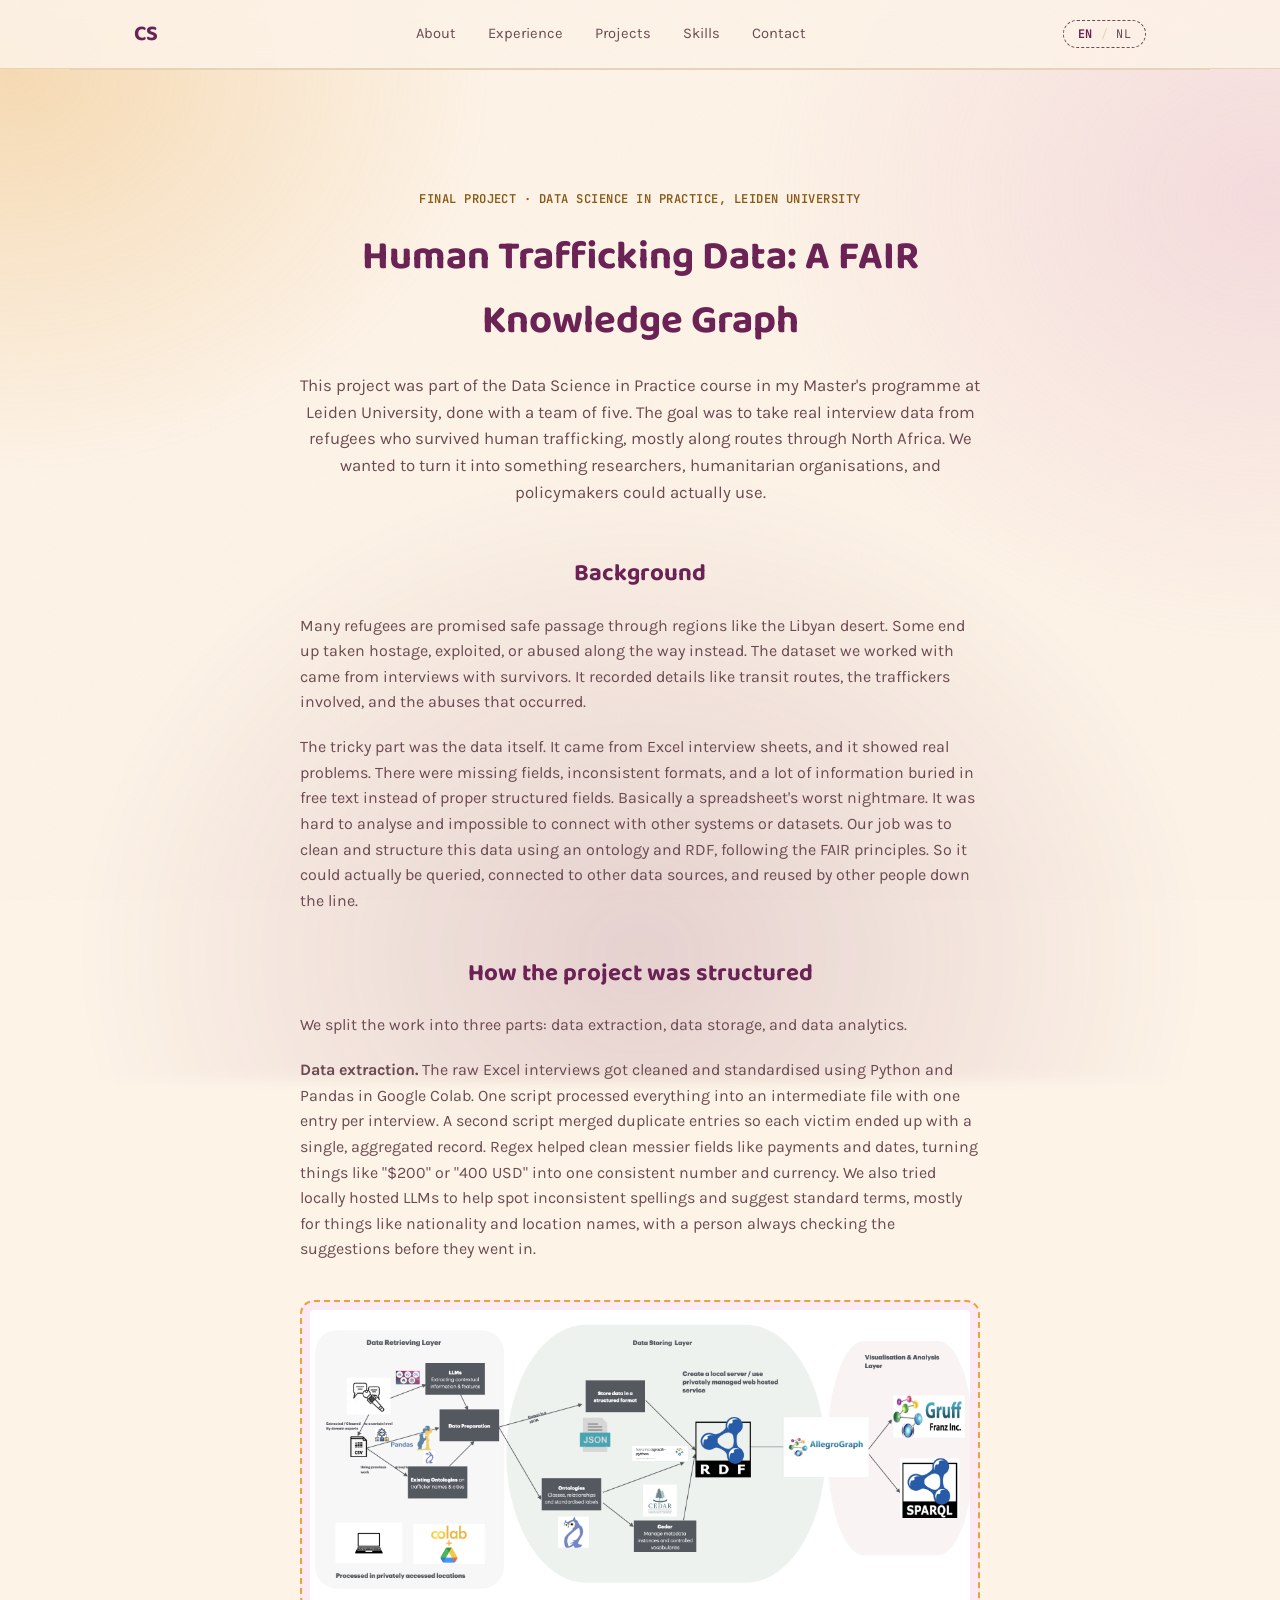
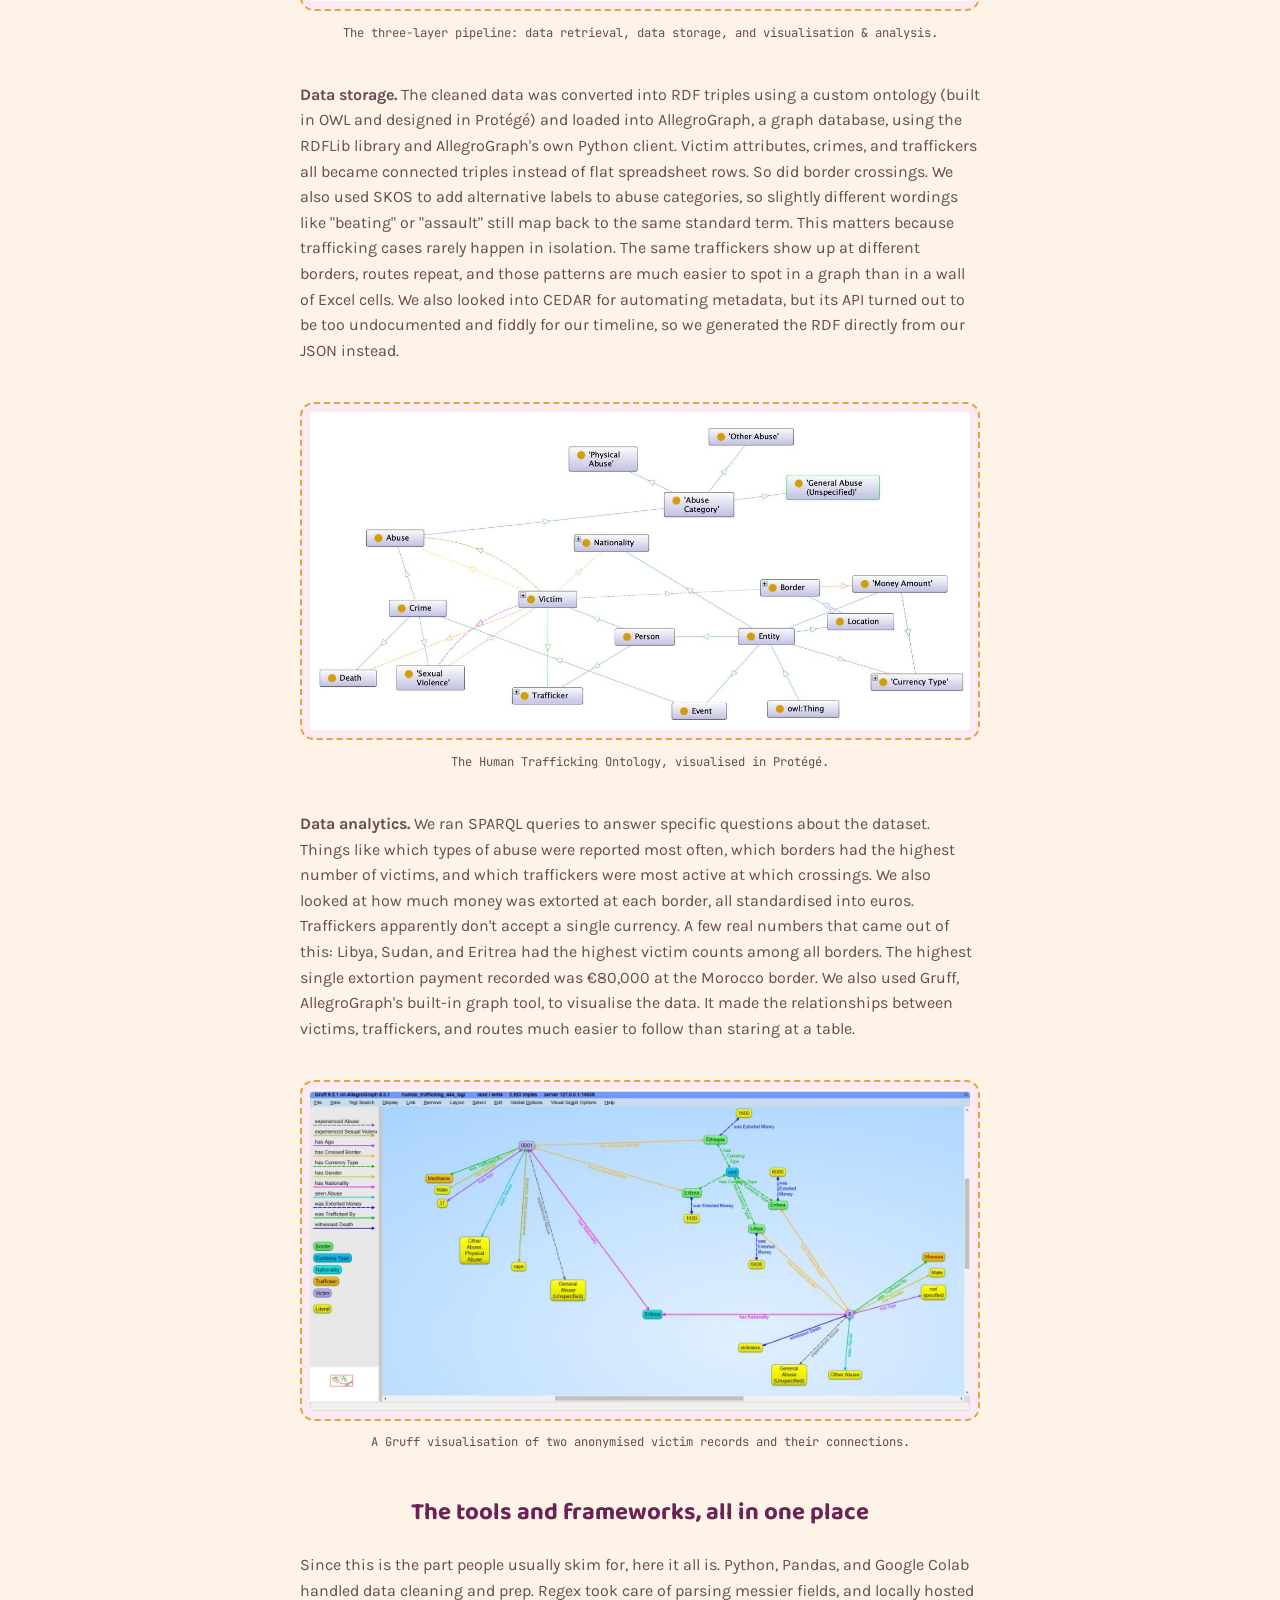
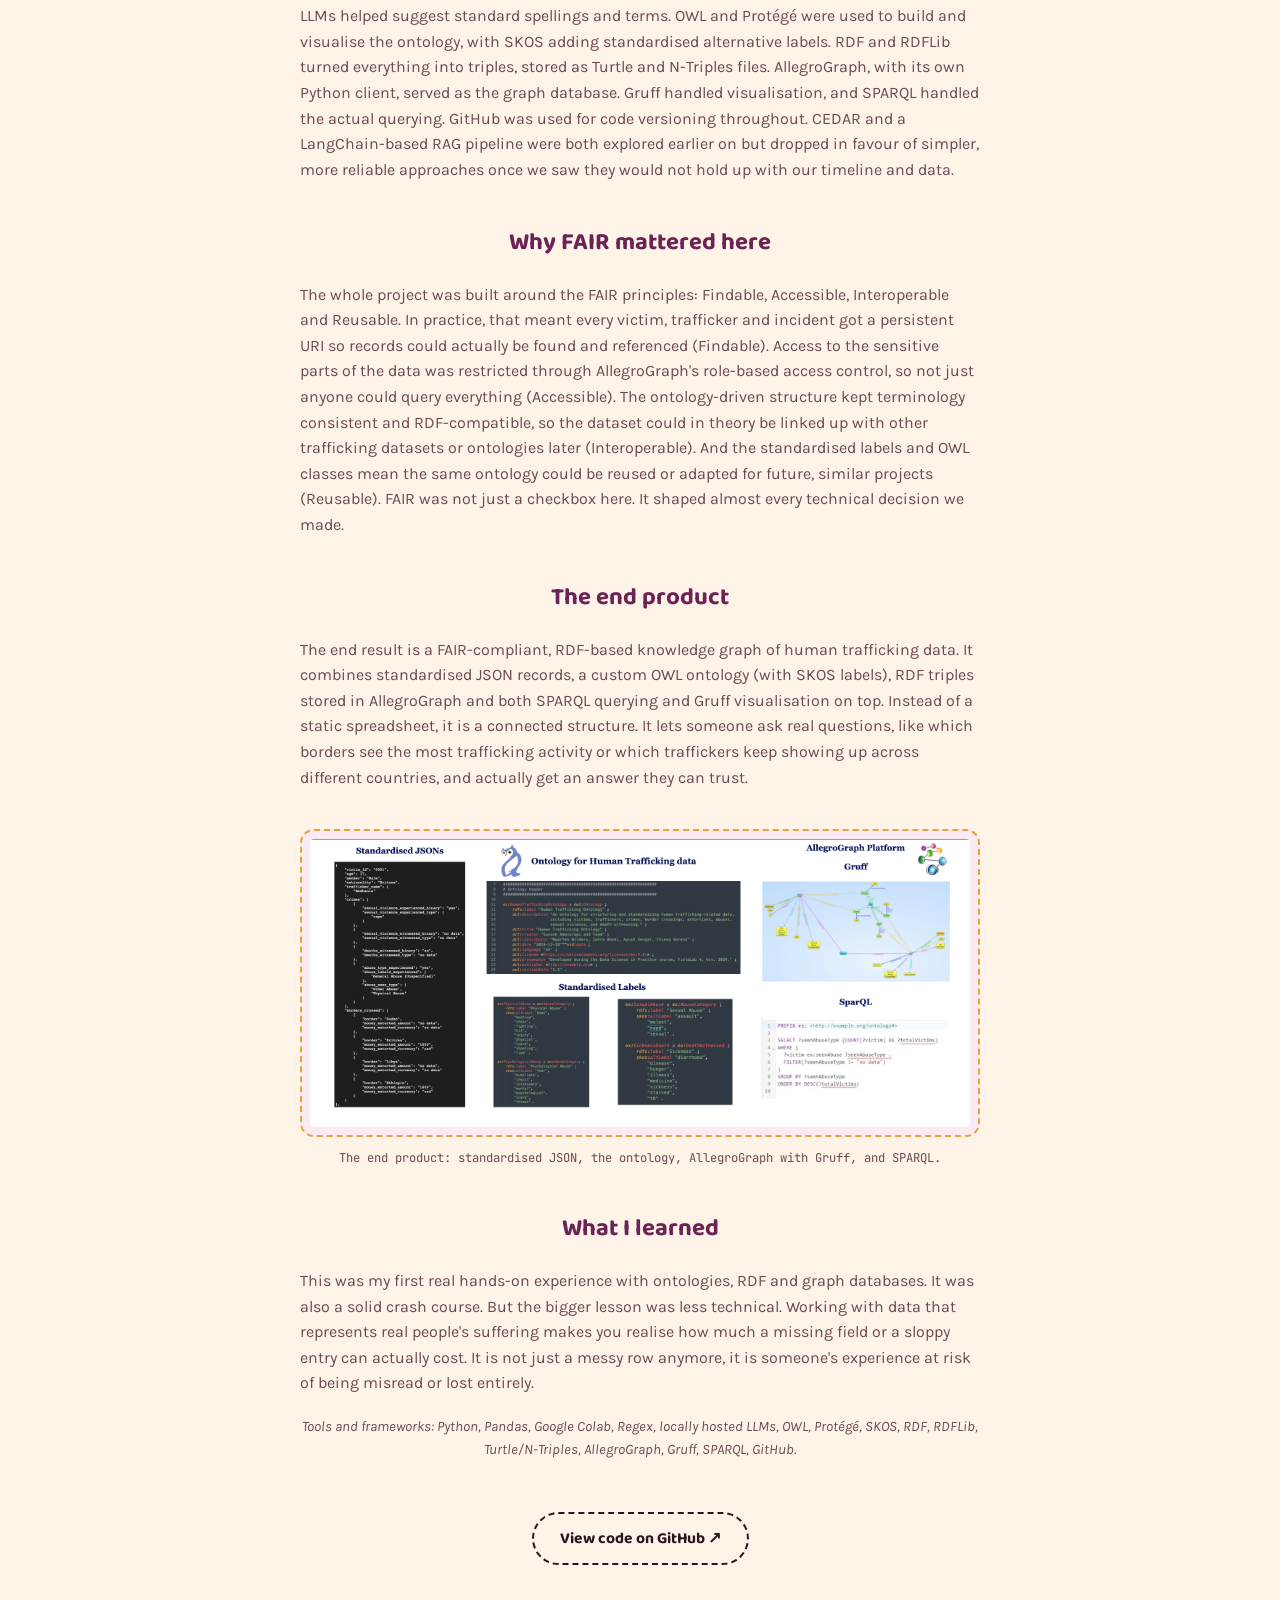
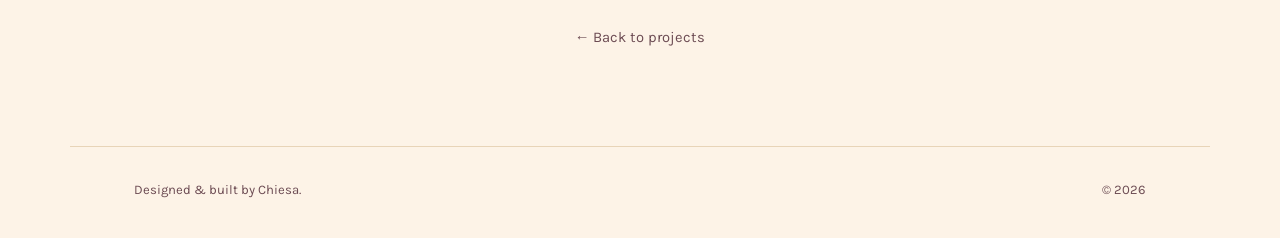
==== dsip.html @ 5f45995f "Add files via upload" ====
<!doctype html>
<html lang="en" data-lang="en">
<head>
<meta charset="UTF-8">
<meta name="viewport" content="width=device-width, initial-scale=1.0">
<title>Human Trafficking Data: A FAIR Knowledge Graph | Chiesa Serena</title>
<meta name="description" content="Structuring human trafficking interview data into a FAIR-compliant RDF knowledge graph, for the Data Science in Practice course at Leiden University.">

<link rel="icon" href="assets/img/favicon.svg" type="image/svg+xml">

<link rel="preconnect" href="https://fonts.googleapis.com">
<link rel="preconnect" href="https://fonts.gstatic.com" crossorigin>
<link href="https://fonts.googleapis.com/css2?family=Baloo+2:wght@500;600;700;800&family=Karla:wght@400;500;600;700&family=JetBrains+Mono:wght@500;600;700&display=swap" rel="stylesheet">

<link rel="stylesheet" href="assets/style.css">
</head>
<body>

<div class="aurora-bg" aria-hidden="true"></div>
<div class="grain"></div>

<header class="site-header">
  <div class="wrap header-inner">
    <a href="index.html#top" class="logotype">CS</a>

    <nav class="site-nav" aria-label="Primary">
      <a href="index.html#about" data-i18n="nav.about">About</a>
      <a href="index.html#experience" data-i18n="nav.experience">Experience</a>
      <a href="index.html#projects" data-i18n="nav.projects">Projects</a>
      <a href="index.html#skills" data-i18n="nav.skills">Skills</a>
      <a href="index.html#contact" data-i18n="nav.contact">Contact</a>
    </nav>

    <button class="lang-toggle" id="langToggle" aria-label="Switch language">
      <span class="lang-option is-active" data-lang-btn="en">EN</span>
      <span class="lang-sep">/</span>
      <span class="lang-option" data-lang-btn="nl">NL</span>
    </button>

    <button class="nav-burger" id="navBurger" aria-expanded="false" aria-controls="mobileNav" aria-label="Open menu">
      <span></span><span></span><span></span>
    </button>
  </div>

  <div class="mobile-nav" id="mobileNav">
    <a href="index.html#about" data-i18n="nav.about">About</a>
    <a href="index.html#experience" data-i18n="nav.experience">Experience</a>
    <a href="index.html#projects" data-i18n="nav.projects">Projects</a>
    <a href="index.html#skills" data-i18n="nav.skills">Skills</a>
    <a href="index.html#contact" data-i18n="nav.contact">Contact</a>
  </div>
</header>

<main>

  <section class="section case-study wrap">

    <div class="case-hero">
      <p class="case-eyebrow">Final project &middot; Data Science in Practice, Leiden University</p>
      <h1 class="case-title">Human Trafficking Data: A FAIR Knowledge Graph</h1>
      <p class="case-intro">
        This project was part of the Data Science in Practice course in my Master's programme at Leiden University, done with a team of five. The goal was to take real interview data from refugees who survived human trafficking, mostly along routes through North Africa. We wanted to turn it into something researchers, humanitarian organisations, and policymakers could actually use.
      </p>
    </div>

    <div class="case-body">

      <h2>Background</h2>
      <p>Many refugees are promised safe passage through regions like the Libyan desert. Some end up taken hostage, exploited, or abused along the way instead. The dataset we worked with came from interviews with survivors. It recorded details like transit routes, the traffickers involved, and the abuses that occurred.</p>
      <p>The tricky part was the data itself. It came from Excel interview sheets, and it showed real problems. There were missing fields, inconsistent formats, and a lot of information buried in free text instead of proper structured fields. Basically a spreadsheet's worst nightmare. It was hard to analyse and impossible to connect with other systems or datasets. Our job was to clean and structure this data using an ontology and RDF, following the FAIR principles. So it could actually be queried, connected to other data sources, and reused by other people down the line.</p>

      <h2>How the project was structured</h2>
      <p>We split the work into three parts: data extraction, data storage, and data analytics.</p>
      <p><strong>Data extraction.</strong> The raw Excel interviews got cleaned and standardised using Python and Pandas in Google Colab. One script processed everything into an intermediate file with one entry per interview. A second script merged duplicate entries so each victim ended up with a single, aggregated record. Regex helped clean messier fields like payments and dates, turning things like "$200" or "400 USD" into one consistent number and currency. We also tried locally hosted LLMs to help spot inconsistent spellings and suggest standard terms, mostly for things like nationality and location names, with a person always checking the suggestions before they went in.</p>

      <figure class="case-figure">
        <img src="assets/img/dsip/technical-pipeline.png" alt="Diagram of the three-layer technical pipeline: data retrieving layer, data storing layer, and visualisation and analysis layer" loading="lazy">
        <figcaption>The three-layer pipeline: data retrieval, data storage, and visualisation &amp; analysis.</figcaption>
      </figure>

      <p><strong>Data storage.</strong> The cleaned data was converted into RDF triples using a custom ontology (built in OWL and designed in Protégé) and loaded into AllegroGraph, a graph database, using the RDFLib library and AllegroGraph's own Python client. Victim attributes, crimes, and traffickers all became connected triples instead of flat spreadsheet rows. So did border crossings. We also used SKOS to add alternative labels to abuse categories, so slightly different wordings like "beating" or "assault" still map back to the same standard term. This matters because trafficking cases rarely happen in isolation. The same traffickers show up at different borders, routes repeat, and those patterns are much easier to spot in a graph than in a wall of Excel cells. We also looked into CEDAR for automating metadata, but its API turned out to be too undocumented and fiddly for our timeline, so we generated the RDF directly from our JSON instead.</p>

      <figure class="case-figure">
        <img src="assets/img/dsip/ontology-graph.png" alt="Graph of the Human Trafficking Ontology, showing classes like Victim, Trafficker, Abuse, Border, Location, and Currency Type, and how they connect" loading="lazy">
        <figcaption>The Human Trafficking Ontology, visualised in Protégé.</figcaption>
      </figure>

      <p><strong>Data analytics.</strong> We ran SPARQL queries to answer specific questions about the dataset. Things like which types of abuse were reported most often, which borders had the highest number of victims, and which traffickers were most active at which crossings. We also looked at how much money was extorted at each border, all standardised into euros. Traffickers apparently don't accept a single currency. A few real numbers that came out of this: Libya, Sudan, and Eritrea had the highest victim counts among all borders. The highest single extortion payment recorded was &euro;80,000 at the Morocco border. We also used Gruff, AllegroGraph's built-in graph tool, to visualise the data. It made the relationships between victims, traffickers, and routes much easier to follow than staring at a table.</p>

      <figure class="case-figure">
        <img src="assets/img/dsip/gruff-visualization.jpeg" alt="Gruff visualisation showing two anonymised victim records connected to their nationality, border crossings, extorted amounts, and a trafficker" loading="lazy">
        <figcaption>A Gruff visualisation of two anonymised victim records and their connections.</figcaption>
      </figure>

      <h2>The tools and frameworks, all in one place</h2>
      <p>Since this is the part people usually skim for, here it all is. Python, Pandas, and Google Colab handled data cleaning and prep. Regex took care of parsing messier fields, and locally hosted LLMs helped suggest standard spellings and terms. OWL and Protégé were used to build and visualise the ontology, with SKOS adding standardised alternative labels. RDF and RDFLib turned everything into triples, stored as Turtle and N-Triples files. AllegroGraph, with its own Python client, served as the graph database. Gruff handled visualisation, and SPARQL handled the actual querying. GitHub was used for code versioning throughout. CEDAR and a LangChain-based RAG pipeline were both explored earlier on but dropped in favour of simpler, more reliable approaches once we saw they would not hold up with our timeline and data.</p>

      <h2>Why FAIR mattered here</h2>
      <p>The whole project was built around the FAIR principles: Findable, Accessible, Interoperable and Reusable. In practice, that meant every victim, trafficker and incident got a persistent URI so records could actually be found and referenced (Findable). Access to the sensitive parts of the data was restricted through AllegroGraph's role-based access control, so not just anyone could query everything (Accessible). The ontology-driven structure kept terminology consistent and RDF-compatible, so the dataset could in theory be linked up with other trafficking datasets or ontologies later (Interoperable). And the standardised labels and OWL classes mean the same ontology could be reused or adapted for future, similar projects (Reusable). FAIR was not just a checkbox here. It shaped almost every technical decision we made.</p>

      <h2>The end product</h2>
      <p>The end result is a FAIR-compliant, RDF-based knowledge graph of human trafficking data. It combines standardised JSON records, a custom OWL ontology (with SKOS labels), RDF triples stored in AllegroGraph and both SPARQL querying and Gruff visualisation on top. Instead of a static spreadsheet, it is a connected structure. It lets someone ask real questions, like which borders see the most trafficking activity or which traffickers keep showing up across different countries, and actually get an answer they can trust.</p>

      <figure class="case-figure">
        <img src="assets/img/dsip/end-product-summary.png" alt="Summary of the end product: standardised JSON records, the Human Trafficking Ontology, AllegroGraph with Gruff, and an example SPARQL query" loading="lazy">
        <figcaption>The end product: standardised JSON, the ontology, AllegroGraph with Gruff, and SPARQL.</figcaption>
      </figure>

      <h2>What I learned</h2>
      <p>This was my first real hands-on experience with ontologies, RDF and graph databases. It was also a solid crash course. But the bigger lesson was less technical. Working with data that represents real people's suffering makes you realise how much a missing field or a sloppy entry can actually cost. It is not just a messy row anymore, it is someone's experience at risk of being misread or lost entirely.</p>

      <p class="case-tools"><em>Tools and frameworks: Python, Pandas, Google Colab, Regex, locally hosted LLMs, OWL, Protégé, SKOS, RDF, RDFLib, Turtle/N-Triples, AllegroGraph, Gruff, SPARQL, GitHub.</em></p>

    </div>

    <div class="case-footer-actions">
      <a href="https://github.com/aseihcs/dsip-human-trafficking" target="_blank" rel="noopener" class="btn btn-ghost">View code on GitHub ↗</a>
      <a href="projects.html" class="back-link">← Back to projects</a>
    </div>

  </section>

</main>

<footer class="site-footer wrap">
  <p data-i18n="footer.text">Designed &amp; built by Chiesa.</p>
  <p class="footer-year">© <span id="year"></span></p>
</footer>

<script src="assets/i18n.js"></script>
<script src="assets/main.js"></script>
</body>
</html>
---- assets/style.css ----
/* =========================================================
   Chiesa Serena, Portfolio
   Design direction: Bold & Bright
   ========================================================= */

:root {
  /* palette */
  --ink:        #2A1620;
  --ink-soft:   #6B4A52;
  --paper:      #FDF3E7;
  --paper-dim:  #F5E2C8;
  --plum:       #6B2255;
  --plum-deep:  #4A1739;
  --lavender:   #E8B8CE;
  --lavender-dim: #FBEAF2;
  --rule:       #E8D4B8;
  --marigold:      #E8A33D;
  --marigold-deep: #8A5A16;
  --marigold-dim:  #F6DFB0;

  --display: "Baloo 2", "Segoe UI", sans-serif;
  --sans: "Karla", -apple-system, BlinkMacSystemFont, "Segoe UI", sans-serif;
  --mono: "JetBrains Mono", "SFMono-Regular", Menlo, monospace;

  --wrap-max: 1140px;
  --edge: clamp(24px, 6vw, 64px);
}

* { box-sizing: border-box; }

html {
  scroll-behavior: smooth;
}

body {
  margin: 0;
  background: var(--paper);
  color: var(--ink);
  font-family: var(--sans);
  font-size: 16px;
  line-height: 1.6;
  -webkit-font-smoothing: antialiased;
}

@media (prefers-reduced-motion: reduce) {
  html { scroll-behavior: auto; }
  * { animation-duration: 0.001ms !important; transition-duration: 0.001ms !important; }
}

.wrap {
  max-width: var(--wrap-max);
  margin: 0 auto;
  padding-left: var(--edge);
  padding-right: var(--edge);
}

/* subtle paper grain, purely decorative, very low opacity */
.grain {
  position: fixed;
  inset: 0;
  pointer-events: none;
  z-index: 999;
  opacity: 0.035;
  mix-blend-mode: multiply;
  background-image: url("data:image/svg+xml,%3Csvg xmlns='http://www.w3.org/2000/svg' width='140' height='140'%3E%3Cfilter id='n'%3E%3CfeTurbulence type='fractalNoise' baseFrequency='0.85' numOctaves='2' stitchTiles='stitch'/%3E%3C/filter%3E%3Crect width='100%25' height='100%25' filter='url(%23n)'/%3E%3C/svg%3E");
}

/* soft drifting aurora blobs behind all page content */
.aurora-bg {
  position: fixed;
  inset: -20%;
  z-index: -1;
  pointer-events: none;
  background:
    radial-gradient(38% 45% at 15% 20%, rgba(232, 163, 61, 0.30), transparent 70%),
    radial-gradient(40% 50% at 85% 30%, rgba(232, 184, 206, 0.40), transparent 70%),
    radial-gradient(45% 55% at 50% 90%, rgba(107, 34, 85, 0.16), transparent 70%);
  filter: blur(6px);
  animation: aurora-drift 16s ease-in-out infinite alternate;
}

@keyframes aurora-drift {
  0%   { transform: translate(0, 0) scale(1); }
  50%  { transform: translate(3%, -4%) scale(1.06); }
  100% { transform: translate(-3%, 3%) scale(1); }
}

@media (prefers-reduced-motion: reduce) {
  .aurora-bg { animation: none; }
}

a { color: inherit; }

h1, h2, h3 {
  font-family: var(--display);
  font-weight: 700;
  color: var(--ink);
  margin: 0;
}

/* -------------------- header -------------------- */

.site-header {
  position: sticky;
  top: 0;
  z-index: 100;
  background: rgba(253, 243, 231, 0.88);
  backdrop-filter: blur(8px);
  border-bottom: 1px solid var(--rule);
}

.header-inner {
  display: flex;
  align-items: center;
  justify-content: space-between;
  height: 68px;
}

.logotype {
  font-family: var(--display);
  font-weight: 700;
  font-size: 1.35rem;
  text-decoration: none;
  color: var(--plum);
  letter-spacing: 0.01em;
}

.site-nav {
  display: flex;
  gap: 2rem;
}

.site-nav a {
  text-decoration: none;
  font-size: 0.92rem;
  color: var(--ink-soft);
  position: relative;
  padding: 4px 0;
  transition: color 0.2s ease;
}

.site-nav a:hover { color: var(--plum); }

.site-nav a::after {
  content: "";
  position: absolute;
  left: 0; right: 100%;
  bottom: 0;
  height: 2px;
  background: var(--marigold);
  transition: right 0.25s ease;
}

.site-nav a:hover::after { right: 0; }

.lang-toggle {
  display: flex;
  align-items: center;
  gap: 6px;
  background: none;
  border: 1px dashed var(--ink-soft);
  border-radius: 999px;
  padding: 5px 12px;
  font-family: var(--mono);
  font-size: 0.74rem;
  letter-spacing: 0.04em;
  cursor: pointer;
  color: var(--ink-soft);
}

.lang-option { padding: 0 2px; transition: color 0.2s ease; }
.lang-option.is-active { color: var(--plum); font-weight: 700; }
.lang-sep { color: var(--rule); }

.nav-burger {
  display: none;
  flex-direction: column;
  justify-content: center;
  gap: 5px;
  width: 32px;
  height: 32px;
  background: none;
  border: none;
  cursor: pointer;
}

.nav-burger span {
  display: block;
  height: 2px;
  background: var(--ink);
  border-radius: 2px;
}

.mobile-nav {
  display: none;
  flex-direction: column;
  padding: 0 var(--edge) 20px;
  border-bottom: 1px solid var(--rule);
}

.mobile-nav a {
  text-decoration: none;
  color: var(--ink-soft);
  padding: 10px 0;
  font-size: 0.98rem;
  border-top: 1px solid var(--rule);
}

.mobile-nav.is-open { display: flex; }

@media (max-width: 760px) {
  .site-nav { display: none; }
  .nav-burger { display: flex; }
}

/* -------------------- hero -------------------- */

.hero {
  padding-top: clamp(72px, 14vw, 140px);
  padding-bottom: clamp(56px, 10vw, 96px);
}

.hero-grid {
  display: grid;
  grid-template-columns: 240px 1fr;
  gap: clamp(32px, 6vw, 68px);
  align-items: center;
}

.hero-centered .hero-grid {
  display: flex;
  flex-direction: column;
  align-items: center;
  text-align: center;
  gap: 0;
}

.hero-centered .hero-photo {
  width: 172px;
  margin-bottom: 1.8rem;
}

.hero-centered .hero-role-list {
  justify-content: center;
}

.hero-centered .hero-lede {
  margin-left: auto;
  margin-right: auto;
}

.hero-centered .hero-actions {
  justify-content: center;
}

.hero-photo {
  margin: 0;
  width: 100%;
  aspect-ratio: 1 / 1;
  border-radius: 50%;
  border: 2px dashed var(--marigold);
  padding: 6px;
  background: var(--lavender-dim);
}

.hero-photo img {
  display: block;
  width: 100%;
  height: 100%;
  object-fit: cover;
  border-radius: 50%;
  filter: grayscale(6%);
}

.hero-greeting {
  font-size: 1.05rem;
  margin: 0 0 0.6rem;
  color: var(--ink-soft);
}

.hero-name {
  font-size: clamp(2.3rem, 5.4vw, 3.6rem);
  line-height: 1.1;
  letter-spacing: -0.01em;
  color: var(--plum);
  font-weight: 800;
}

.hero-role-list {
  list-style: none;
  margin: 0.9rem 0 0;
  padding: 0;
  display: flex;
  flex-wrap: wrap;
  gap: 10px;
}

.hero-role-list li {
  font-family: var(--mono);
  font-size: 0.76rem;
  letter-spacing: 0.03em;
  text-transform: uppercase;
  font-weight: 600;
  color: var(--marigold-deep);
  background: var(--lavender-dim);
  border: 1.5px dashed var(--marigold-deep);
  border-radius: 999px;
  padding: 7px 16px;
}

.hero-lede {
  margin-top: 1.4rem;
  max-width: 52ch;
  font-size: 1.08rem;
  color: var(--ink-soft);
}

.hero-actions {
  margin-top: 2rem;
  display: flex;
  gap: 14px;
  flex-wrap: wrap;
}

@media (max-width: 700px) {
  .hero-lede {
    max-width: 46ch;
  }
}

.btn {
  display: inline-flex;
  align-items: center;
  padding: 12px 26px;
  border-radius: 999px;
  text-decoration: none;
  font-family: var(--display);
  font-size: 0.98rem;
  font-weight: 700;
  transition: transform 0.2s ease, background 0.2s ease, border-color 0.2s ease;
}

.btn-primary {
  background: var(--plum);
  color: var(--paper);
}
.btn-primary:hover { background: var(--plum-deep); transform: translateY(-1px); }

.btn-ghost {
  background: none;
  border: 2px dashed var(--ink);
  color: var(--ink);
  cursor: pointer;
}
.btn-ghost:hover { border-color: var(--plum); color: var(--plum); transform: translateY(-1px); }

/* -------------------- section scaffolding -------------------- */

.section {
  padding-top: clamp(56px, 9vw, 96px);
  padding-bottom: clamp(56px, 9vw, 96px);
  border-top: 1px solid var(--rule);
}

.section-head {
  display: flex;
  align-items: baseline;
  gap: 14px;
  margin-bottom: 2.2rem;
}

.section-number {
  font-size: 1.3rem;
  line-height: 1;
  filter: grayscale(15%);
}

.section-title {
  font-size: clamp(1.6rem, 3.2vw, 2.1rem);
}

.section-intro {
  max-width: 56ch;
  color: var(--ink-soft);
  margin: -1.2rem 0 2.4rem;
}

/* one-time entrance on load, hero only, no scroll dependency,
   so content is never gated on JS or intersection timing */
@keyframes rise-in {
  from { opacity: 0; transform: translateY(10px); }
  to   { opacity: 1; transform: translateY(0); }
}

.hero-photo,
.hero-greeting,
.hero-name,
.hero-role-list,
.hero-lede,
.hero-actions {
  animation: rise-in 0.6s ease both;
}
.hero-greeting { animation-delay: 0.02s; }
.hero-name    { animation-delay: 0.08s; }
.hero-role-list { animation-delay: 0.14s; }
.hero-lede    { animation-delay: 0.2s; }
.hero-actions { animation-delay: 0.26s; }

/* -------------------- about -------------------- */

.about-body {
  display: flex;
  flex-direction: column;
  align-items: center;
}

.about-body .about-photo-slot {
  width: 220px;
  max-width: 60%;
  aspect-ratio: 1 / 1;
  border-radius: 50%;
  border-color: var(--marigold);
  margin-bottom: 2.4rem;
}

.about-text {
  max-width: 68ch;
  width: 100%;
}

.about-text p {
  margin: 0 0 1.2rem;
  color: var(--ink-soft);
  font-size: 1.05rem;
}
.about-text p:last-child { margin-bottom: 0; }

.about-more-actions {
  margin: 0 0 1.4rem;
  text-align: center;
}

.about-more-btn[hidden] {
  display: none;
}

.about-more p:last-child { margin-bottom: 0; }

.about-photo-slot {
  width: 100%;
  aspect-ratio: 3 / 4;
  border-radius: 16px;
  border: 2px dashed var(--rule);
  background: var(--lavender-dim);
  display: flex;
  align-items: center;
  justify-content: center;
  text-align: center;
  padding: 1.2rem;
}

.about-photo-slot span {
  font-family: var(--mono);
  font-size: 0.72rem;
  letter-spacing: 0.03em;
  text-transform: uppercase;
  color: var(--ink-soft);
}

@media (max-width: 700px) {
  .about-body .about-photo-slot {
    width: 160px;
    margin-bottom: 1.8rem;
  }
}

/* -------------------- experience / timeline -------------------- */

.timeline {
  list-style: none;
  margin: 0;
  padding: 0;
  border-left: 2px dashed var(--rule);
}

.timeline-item {
  display: grid;
  grid-template-columns: 100px 1fr;
  gap: clamp(16px, 4vw, 32px);
  padding: 1.8rem 0 1.8rem clamp(20px, 4vw, 40px);
  position: relative;
}

.timeline-item::before {
  content: "";
  position: absolute;
  left: -6px;
  top: 2.2rem;
  width: 10px;
  height: 10px;
  border-radius: 50%;
  background: var(--marigold);
  box-shadow: 0 0 0 3px var(--paper);
}

.timeline-when {
  padding-top: 0.2rem;
  display: flex;
  flex-direction: column;
  gap: 14px;
}

.timeline-logo {
  width: 100%;
  max-width: 84px;
  aspect-ratio: 1 / 1;
  object-fit: contain;
  border-radius: 14px;
  background: var(--paper);
  border: 1px dashed var(--rule);
  padding: 10px;
}

.timeline-dates {
  font-family: var(--mono);
  font-size: 0.76rem;
  text-transform: uppercase;
  color: var(--ink-soft);
  letter-spacing: 0.01em;
  line-height: 1.4;
  display: inline-block;
}

.timeline-role {
  font-size: 1.2rem;
  margin-bottom: 0.3rem;
}

.timeline-org {
  margin: 0 0 0.7rem;
  font-size: 0.95rem;
  font-weight: 600;
  color: var(--plum);
}

@media (max-width: 640px) {
  .timeline-when {
    flex-direction: row;
    align-items: center;
    gap: 16px;
  }
  .timeline-logo {
    max-width: 56px;
  }
}

.org-link {
  color: var(--plum);
  text-decoration: none;
  border-bottom: 1px solid var(--lavender);
  transition: border-color 0.2s ease, color 0.2s ease;
}
.org-link:hover {
  border-color: var(--plum);
  color: var(--plum-deep);
}

.timeline-org-sub {
  font-weight: 400;
  color: var(--ink-soft);
}

.timeline-list {
  margin: 0;
  padding-left: 1.15em;
  max-width: none;
  color: var(--ink-soft);
}

.timeline-list li {
  margin: 0 0 0.55em;
  padding-left: 0.3em;
}
.timeline-list li::marker {
  color: var(--marigold-deep);
}
.timeline-list li:last-child {
  margin-bottom: 0;
}

@media (max-width: 640px) {
  .timeline-item {
    grid-template-columns: 1fr;
    gap: 6px;
  }
}

/* -------------------- education -------------------- */

.education-list {
  display: flex;
  flex-direction: column;
  gap: 1.6rem;
}

.education-item {
  display: grid;
  grid-template-columns: 56px 1fr;
  gap: clamp(16px, 4vw, 28px);
  align-items: start;
}

.edu-logo {
  width: 56px;
  height: 56px;
  object-fit: contain;
  border-radius: 12px;
  background: var(--paper);
  border: 1px dashed var(--rule);
  padding: 6px;
}

.edu-degree {
  font-size: 1.1rem;
  margin-bottom: 0.2rem;
}

.edu-institution {
  margin: 0 0 0.3rem;
  font-size: 0.95rem;
  font-weight: 600;
  color: var(--plum);
}

.edu-dates {
  font-family: var(--mono);
  font-size: 0.76rem;
  text-transform: uppercase;
  color: var(--ink-soft);
  letter-spacing: 0.01em;
}

.edu-detail {
  margin: 0.5rem 0 0;
  color: var(--ink-soft);
  font-size: 0.94rem;
}

@media (max-width: 480px) {
  .education-item {
    grid-template-columns: 44px 1fr;
  }
  .edu-logo {
    width: 44px;
    height: 44px;
  }
}

/* -------------------- projects -------------------- */

.project-grid {
  display: grid;
  grid-template-columns: repeat(3, 1fr);
  gap: 22px;
}

.project-card {
  border: 1px dashed var(--rule);
  border-radius: 12px;
  padding: 1.8rem 1.6rem;
  background: var(--lavender-dim);
  display: flex;
  flex-direction: column;
  gap: 0.9rem;
  transition: border-color 0.25s ease, transform 0.25s ease, background 0.25s ease;
}

.project-card:hover {
  border-color: var(--marigold);
  background: var(--marigold-dim);
  transform: translateY(-3px);
}

.project-card-top {
  display: flex;
  justify-content: space-between;
  align-items: center;
  gap: 8px;
  flex-wrap: wrap;
}

.project-tag {
  font-family: var(--mono);
  font-size: 0.7rem;
  letter-spacing: 0.04em;
  text-transform: uppercase;
  font-weight: 600;
  color: var(--marigold-deep);
  background: var(--paper);
  border: 1px dashed var(--marigold-deep);
  padding: 4px 9px;
  border-radius: 6px;
}

.project-status {
  font-size: 0.72rem;
  color: var(--ink-soft);
  font-style: italic;
}

.project-title {
  font-size: 1.25rem;
  line-height: 1.3;
}

.project-desc {
  margin: 0;
  color: var(--ink-soft);
  font-size: 0.94rem;
  flex-grow: 1;
}

.project-link {
  font-size: 0.9rem;
  font-weight: 700;
  color: var(--plum);
  text-decoration: none;
  width: fit-content;
}
.project-link:hover { text-decoration: underline; }

@media (max-width: 860px) {
  .project-grid { grid-template-columns: 1fr; }
}

.section-footer-action {
  margin-top: 2.2rem;
  text-align: center;
}

/* dedicated /projects.html page intro (no hero on that page) */
.page-intro {
  padding-top: clamp(72px, 12vw, 120px);
}

.page-intro .section-title {
  margin-bottom: 0.9rem;
}

.page-intro .section-intro {
  margin-top: 0;
}

.back-link {
  display: inline-block;
  margin-top: 2.6rem;
  color: var(--ink-soft);
  text-decoration: none;
  font-size: 0.92rem;
}
.back-link:hover { color: var(--plum); }

/* -------------------- project list (stacked rows, projects.html) -------------------- */

.project-list {
  display: flex;
  flex-direction: column;
}

.project-row {
  display: grid;
  grid-template-columns: 220px 1fr;
  gap: clamp(28px, 5vw, 52px);
  padding: 2.6rem 0;
  border-bottom: 1px dashed var(--rule);
  align-items: center;
}
.project-row:first-child { padding-top: 0; }
.project-row:last-child { border-bottom: none; }

.project-visual {
  width: 100%;
  aspect-ratio: 1 / 1;
  border-radius: 16px;
  background: var(--paper-dim);
  border: 1px dashed var(--rule);
  display: flex;
  align-items: center;
  justify-content: center;
  transition: background 0.25s ease, border-color 0.25s ease;
}

.project-row:hover .project-visual {
  background: var(--marigold-dim);
  border-color: var(--marigold-deep);
}

.project-visual-icon {
  font-size: 3rem;
  filter: grayscale(10%);
}

.project-eyebrow {
  margin: 0 0 0.5rem;
  font-family: var(--mono);
  font-size: 0.74rem;
  letter-spacing: 0.04em;
  text-transform: uppercase;
  font-weight: 600;
  color: var(--marigold-deep);
}
.project-eyebrow .dot {
  color: var(--rule);
  margin: 0 2px;
}
.project-eyebrow span:last-child {
  color: var(--ink-soft);
  font-weight: 400;
  font-style: italic;
  text-transform: none;
  letter-spacing: 0;
}

.project-row-title {
  font-size: clamp(1.35rem, 2.6vw, 1.75rem);
  margin-bottom: 0.7rem;
}

.project-row-desc {
  margin: 0 0 1rem;
  color: var(--ink-soft);
  max-width: 62ch;
}

@media (max-width: 700px) {
  .project-row {
    grid-template-columns: 1fr;
  }
  .project-visual {
    max-width: 140px;
    aspect-ratio: 1 / 1;
  }
}

/* -------------------- case study (dsip.html) -------------------- */

.case-study {
  padding-top: clamp(72px, 12vw, 120px);
}

.case-hero {
  text-align: center;
  max-width: 68ch;
  margin: 0 auto 3rem;
}

.case-eyebrow {
  font-family: var(--mono);
  font-size: 0.76rem;
  letter-spacing: 0.04em;
  text-transform: uppercase;
  font-weight: 600;
  color: var(--marigold-deep);
  margin: 0 0 1rem;
}

.case-title {
  font-size: clamp(1.7rem, 3.6vw, 2.5rem);
  color: var(--plum);
  margin-bottom: 1.2rem;
}

.case-intro {
  color: var(--ink-soft);
  font-size: 1.05rem;
  margin: 0;
}

.case-body {
  max-width: 68ch;
  margin: 0 auto;
}

.case-body h2 {
  text-align: center;
  font-size: clamp(1.25rem, 2.2vw, 1.5rem);
  color: var(--plum);
  margin: 2.6rem 0 1.2rem;
}

.case-body h2:first-child {
  margin-top: 0;
}

.case-body p {
  color: var(--ink-soft);
  margin: 0 0 1.2rem;
}

.case-body p:last-child {
  margin-bottom: 0;
}

.case-tools {
  text-align: center;
  font-size: 0.9rem;
}

.case-figure {
  margin: 2.4rem auto;
  text-align: center;
}

.case-figure img {
  display: block;
  width: 100%;
  max-width: 100%;
  margin: 0 auto;
  border-radius: 14px;
  border: 2px dashed var(--marigold);
  padding: 8px;
  background: var(--lavender-dim);
}

.case-figure figcaption {
  margin-top: 0.8rem;
  font-family: var(--mono);
  font-size: 0.76rem;
  color: var(--ink-soft);
}

.case-footer-actions {
  display: flex;
  flex-direction: column;
  align-items: center;
  gap: 1.2rem;
  margin-top: 3.2rem;
}

/* -------------------- skills -------------------- */

.skills-grid {
  display: grid;
  grid-template-columns: repeat(3, 1fr);
  gap: 28px 32px;
}

.skills-group h3 {
  font-size: 1.05rem;
  font-family: var(--display);
  font-weight: 700;
  color: var(--plum);
  margin-bottom: 0.5rem;
}

.skills-group p {
  margin: 0;
  color: var(--ink-soft);
  font-size: 0.94rem;
}

@media (max-width: 760px) {
  .skills-grid { grid-template-columns: 1fr 1fr; }
}
@media (max-width: 480px) {
  .skills-grid { grid-template-columns: 1fr; }
}

/* -------------------- contact -------------------- */

.contact-grid {
  display: grid;
  grid-template-columns: 1fr 220px;
  gap: clamp(32px, 6vw, 56px);
  align-items: start;
}

.contact-photo-slot {
  aspect-ratio: 1 / 1;
}

@media (max-width: 700px) {
  .contact-grid {
    grid-template-columns: 1fr;
  }
  .contact-photo-slot {
    order: -1;
    max-width: 220px;
    margin: 0 auto 0.5rem;
  }
}

.contact-lede {
  max-width: 56ch;
  color: var(--ink-soft);
  font-size: 1.05rem;
  margin-bottom: 2.2rem;
}

.contact-links {
  display: flex;
  flex-direction: column;
  gap: 0;
  border-top: 1px solid var(--rule);
}

.contact-link {
  display: flex;
  justify-content: space-between;
  align-items: baseline;
  text-decoration: none;
  padding: 1.1rem 0;
  border-bottom: 1px solid var(--rule);
  color: var(--ink);
  transition: padding-left 0.2s ease, color 0.2s ease;
}

.contact-link:hover {
  padding-left: 10px;
  color: var(--plum);
}

.contact-link-label {
  font-family: var(--display);
  font-weight: 700;
  color: var(--ink-soft);
}

.contact-link-value {
  font-family: var(--mono);
  font-size: 0.9rem;
}

/* -------------------- footer -------------------- */

.site-footer {
  display: flex;
  justify-content: space-between;
  padding-top: 2rem;
  padding-bottom: 2.4rem;
  font-size: 0.82rem;
  color: var(--ink-soft);
  border-top: 1px solid var(--rule);
}

.site-footer p { margin: 0; }
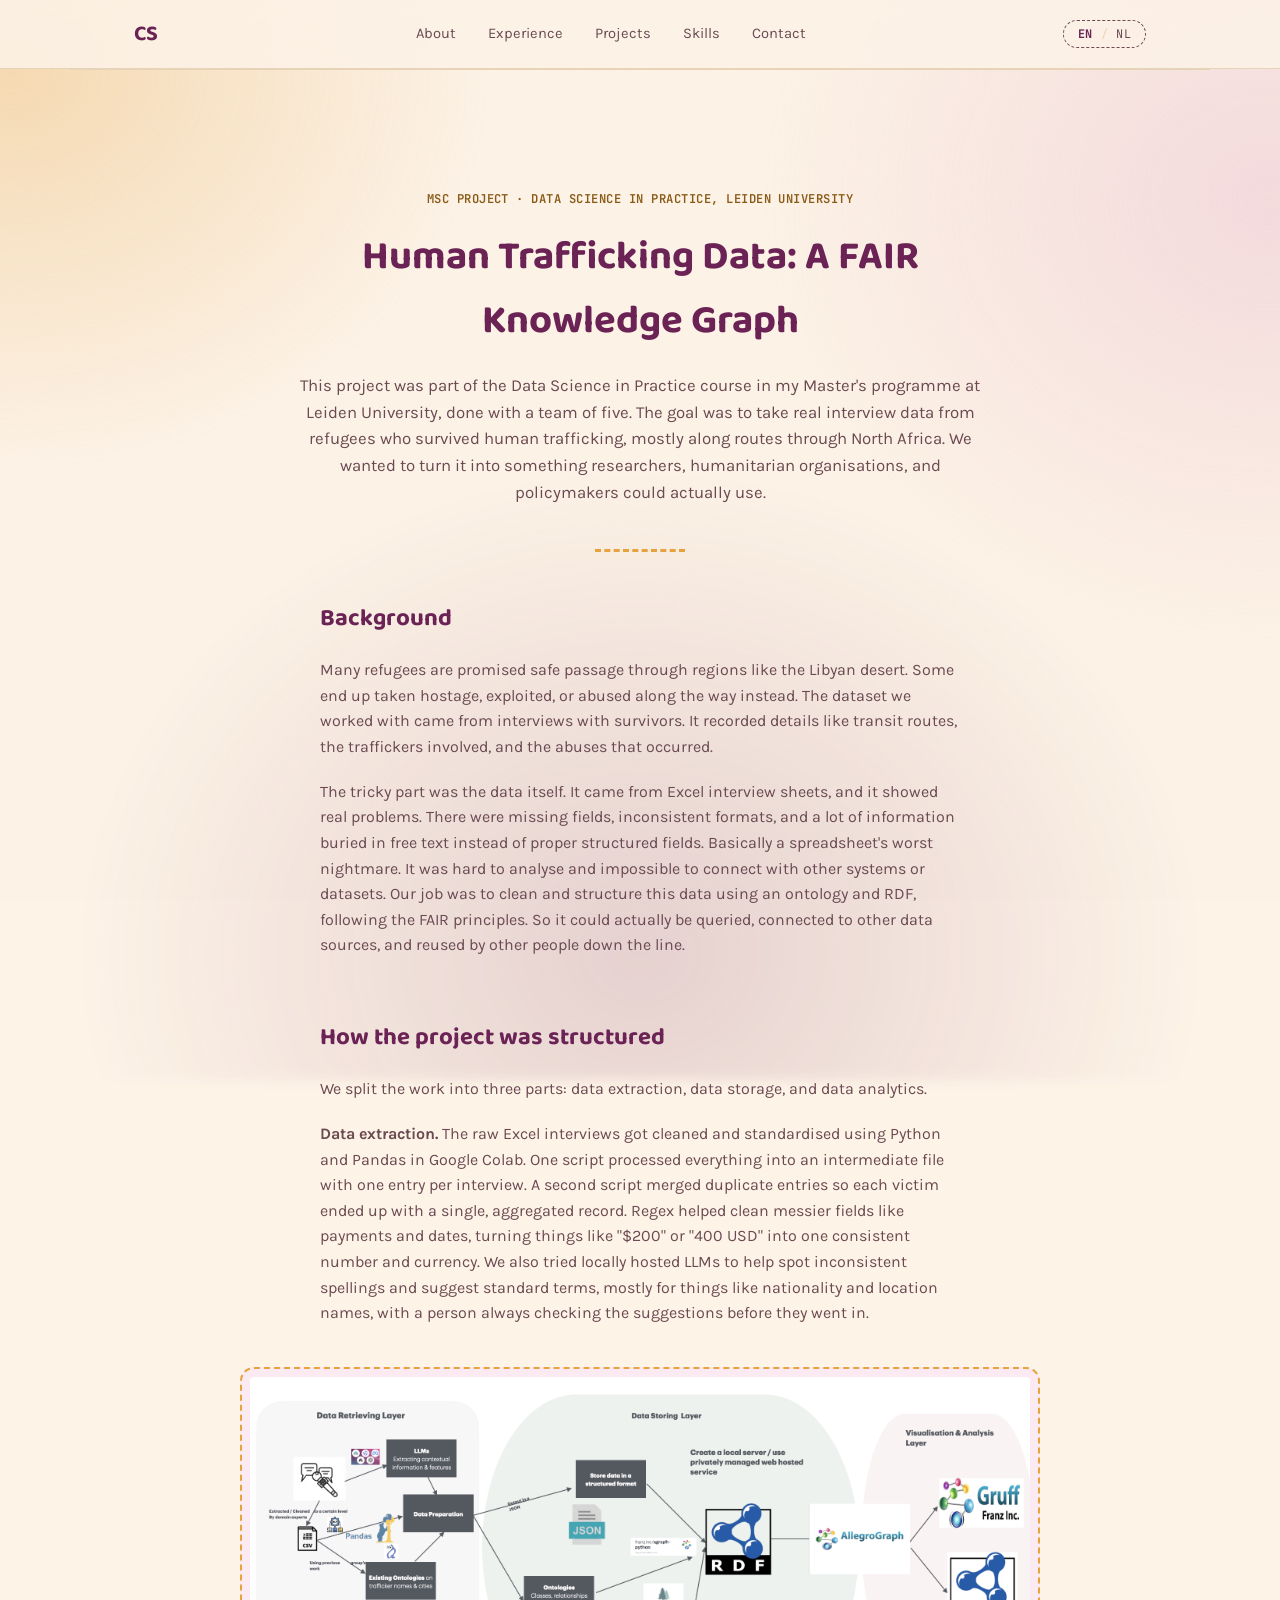
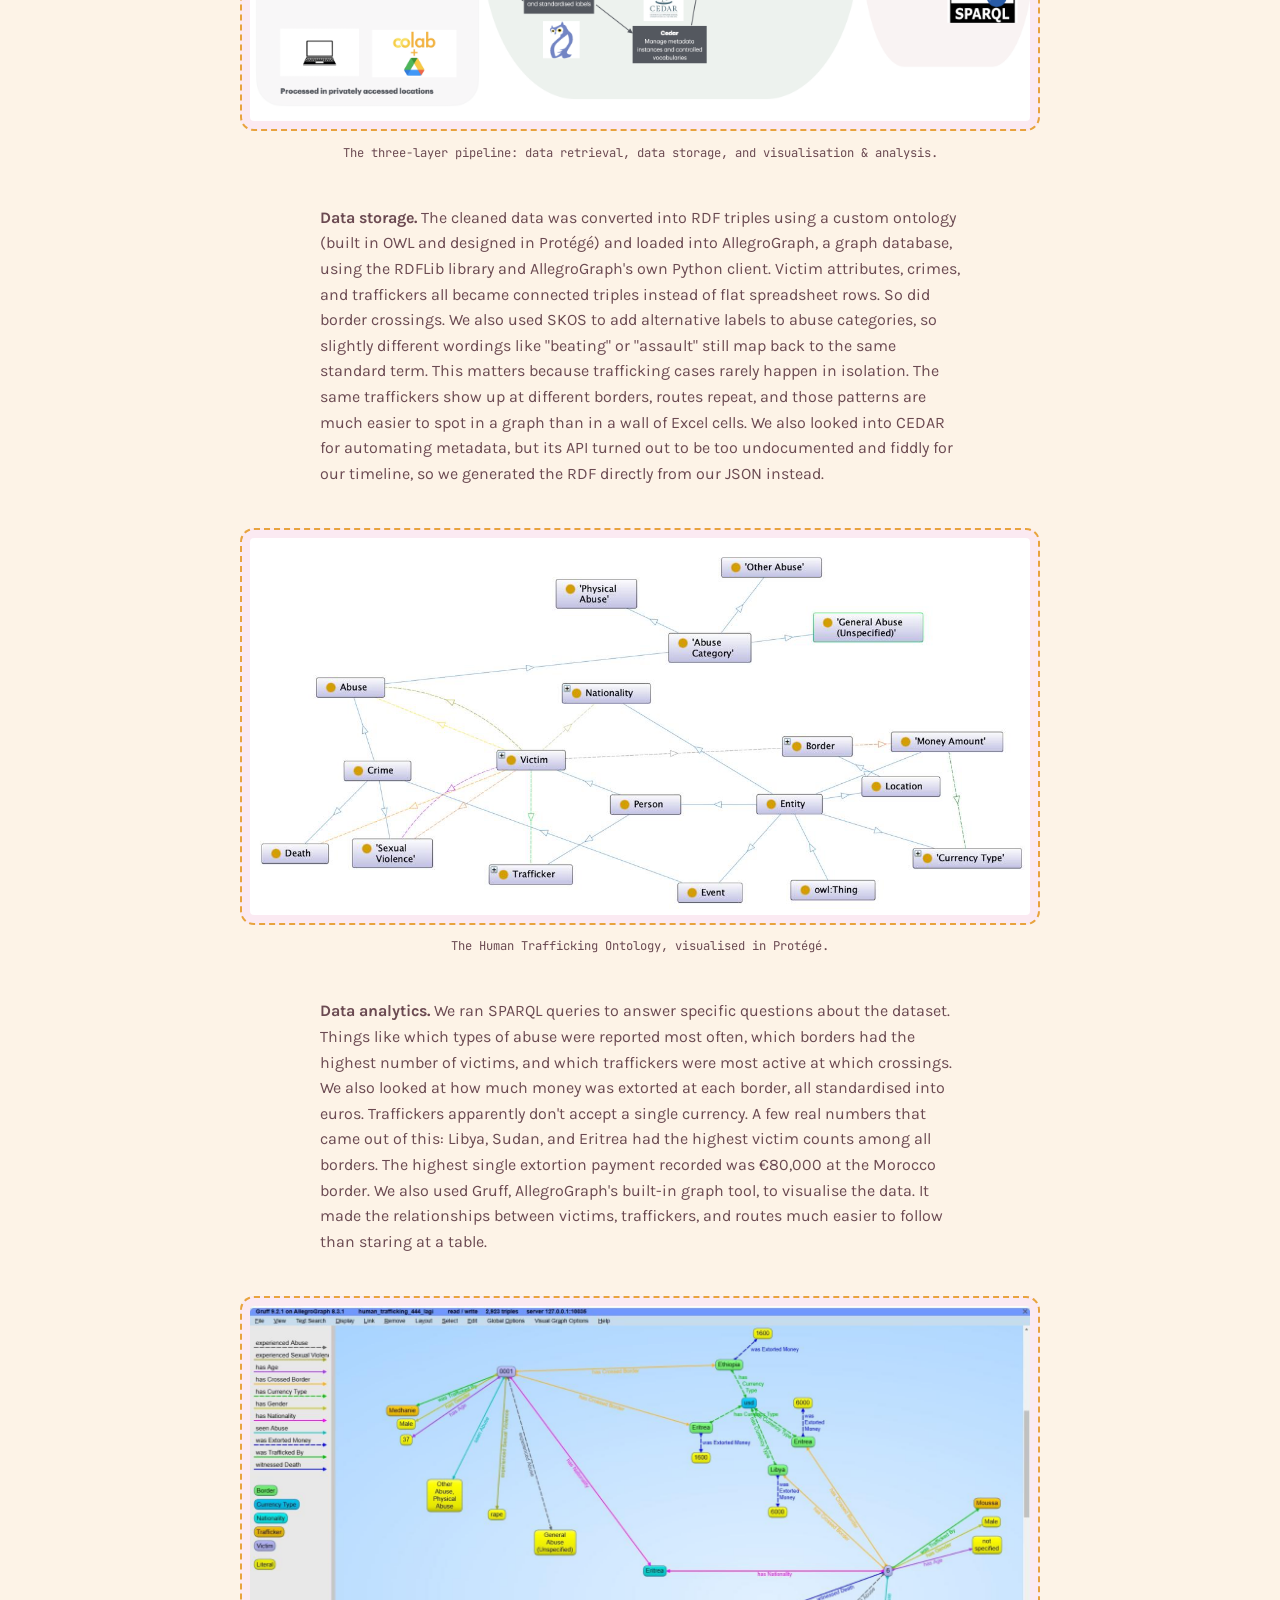
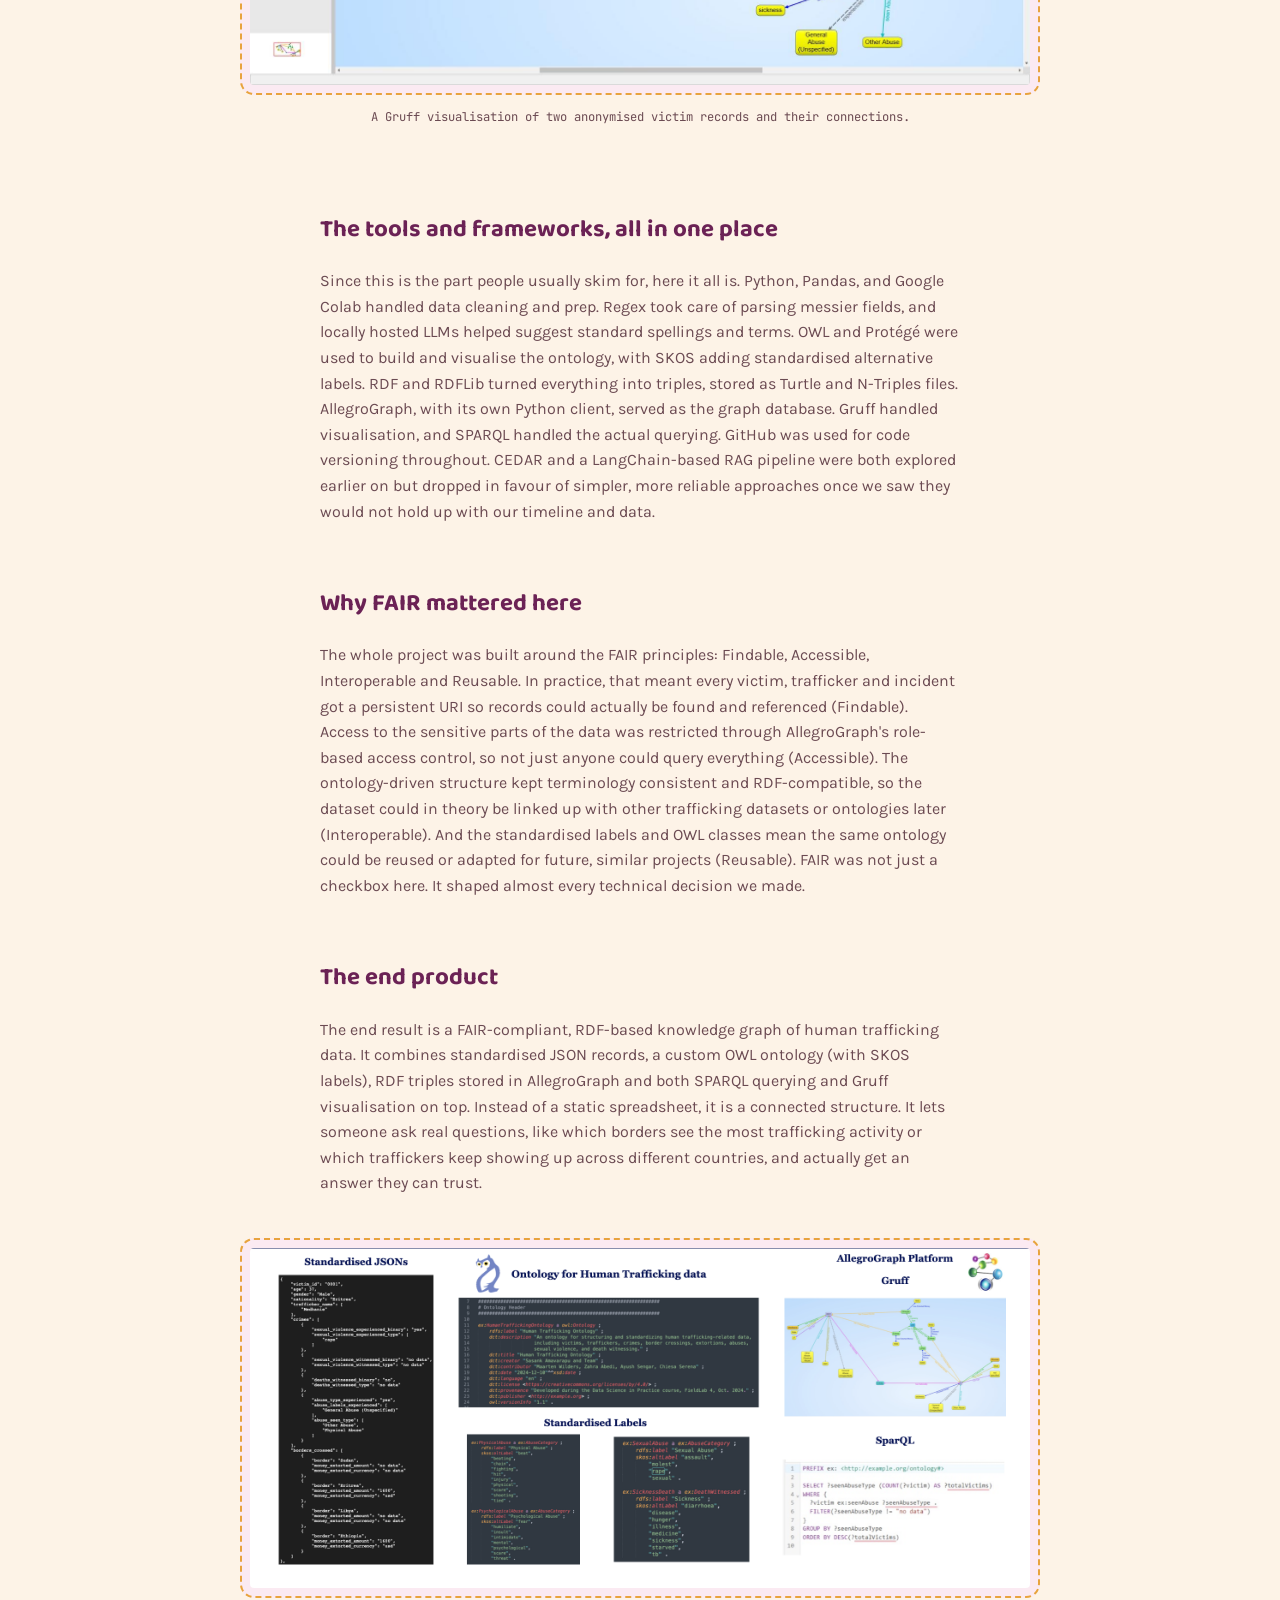
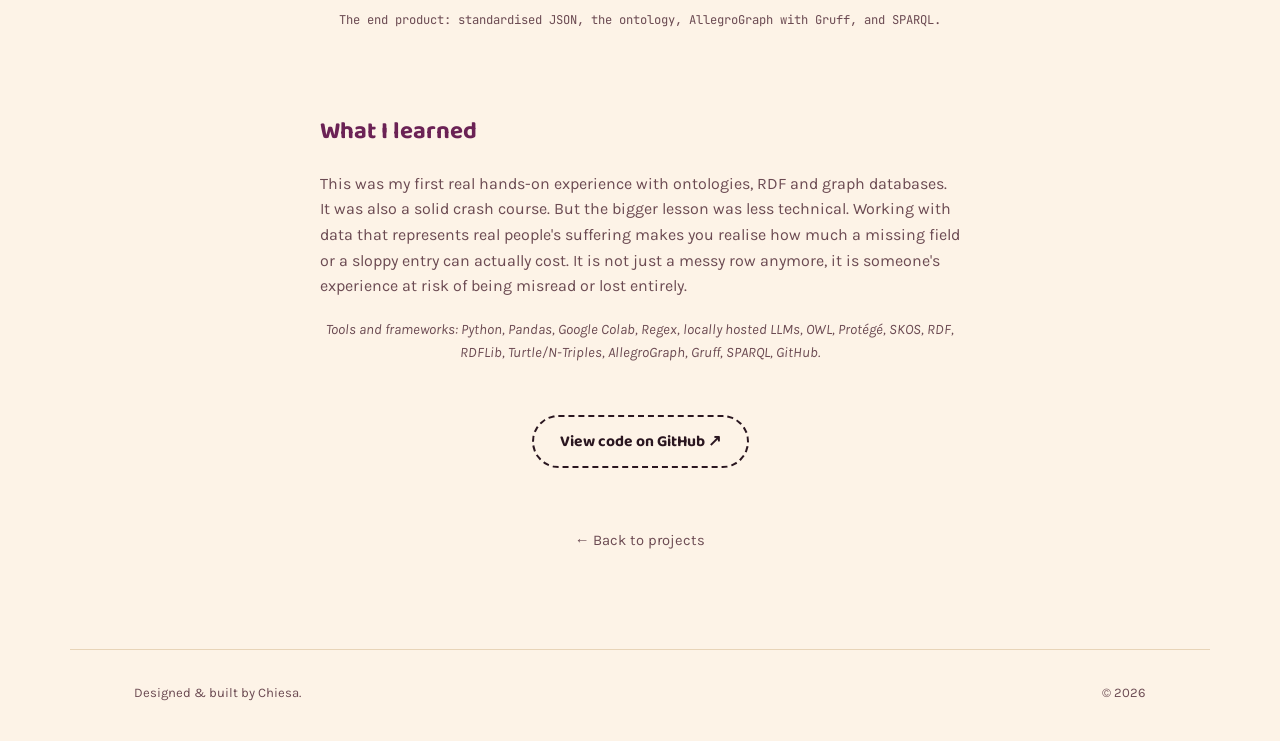
==== commit f2f92027: "Add files via upload" ====
--- a/dsip.html
+++ b/dsip.html
@@ -56,11 +56,12 @@
   <section class="section case-study wrap">
 
     <div class="case-hero">
-      <p class="case-eyebrow">Final project &middot; Data Science in Practice, Leiden University</p>
+      <p class="case-eyebrow">MSc Project &middot; Data Science in Practice, Leiden University</p>
       <h1 class="case-title">Human Trafficking Data: A FAIR Knowledge Graph</h1>
       <p class="case-intro">
         This project was part of the Data Science in Practice course in my Master's programme at Leiden University, done with a team of five. The goal was to take real interview data from refugees who survived human trafficking, mostly along routes through North Africa. We wanted to turn it into something researchers, humanitarian organisations, and policymakers could actually use.
       </p>
+      <hr class="case-divider" aria-hidden="true">
     </div>
 
     <div class="case-body">
--- a/assets/style.css
+++ b/assets/style.css
@@ -676,8 +676,7 @@
 }
 
 .project-card:hover {
-  border-color: var(--marigold);
-  background: var(--marigold-dim);
+  border-color: var(--plum);
   transform: translateY(-3px);
 }
 
@@ -729,6 +728,12 @@
 }
 .project-link:hover { text-decoration: underline; }
 
+.project-title-link {
+  color: inherit;
+  text-decoration: none;
+}
+.project-title-link:hover { color: var(--plum); text-decoration: underline; }
+
 @media (max-width: 860px) {
   .project-grid { grid-template-columns: 1fr; }
 }
@@ -851,7 +856,7 @@
 .case-hero {
   text-align: center;
   max-width: 68ch;
-  margin: 0 auto 3rem;
+  margin: 0 auto;
 }
 
 .case-eyebrow {
@@ -876,38 +881,55 @@
   margin: 0;
 }
 
+.case-divider {
+  width: 90px;
+  height: 0;
+  margin: 2.6rem auto 3rem;
+  border: none;
+  border-top: 3px dashed var(--marigold);
+}
+
 .case-body {
-  max-width: 68ch;
+  max-width: 800px;
   margin: 0 auto;
 }
 
+.case-body h2,
+.case-body p {
+  max-width: 640px;
+  margin-left: auto;
+  margin-right: auto;
+}
+
 .case-body h2 {
-  text-align: center;
+  text-align: left;
   font-size: clamp(1.25rem, 2.2vw, 1.5rem);
   color: var(--plum);
-  margin: 2.6rem 0 1.2rem;
+  padding-top: 2.6rem;
+  margin-top: 0;
+  margin-bottom: 1.2rem;
 }
 
 .case-body h2:first-child {
-  margin-top: 0;
+  padding-top: 0;
 }
 
 .case-body p {
   color: var(--ink-soft);
-  margin: 0 0 1.2rem;
+  margin-bottom: 1.2rem;
 }
 
 .case-body p:last-child {
   margin-bottom: 0;
 }
 
-.case-tools {
+.case-body p.case-tools {
   text-align: center;
   font-size: 0.9rem;
 }
 
 .case-figure {
-  margin: 2.4rem auto;
+  margin: 2.6rem auto;
   text-align: center;
 }
 
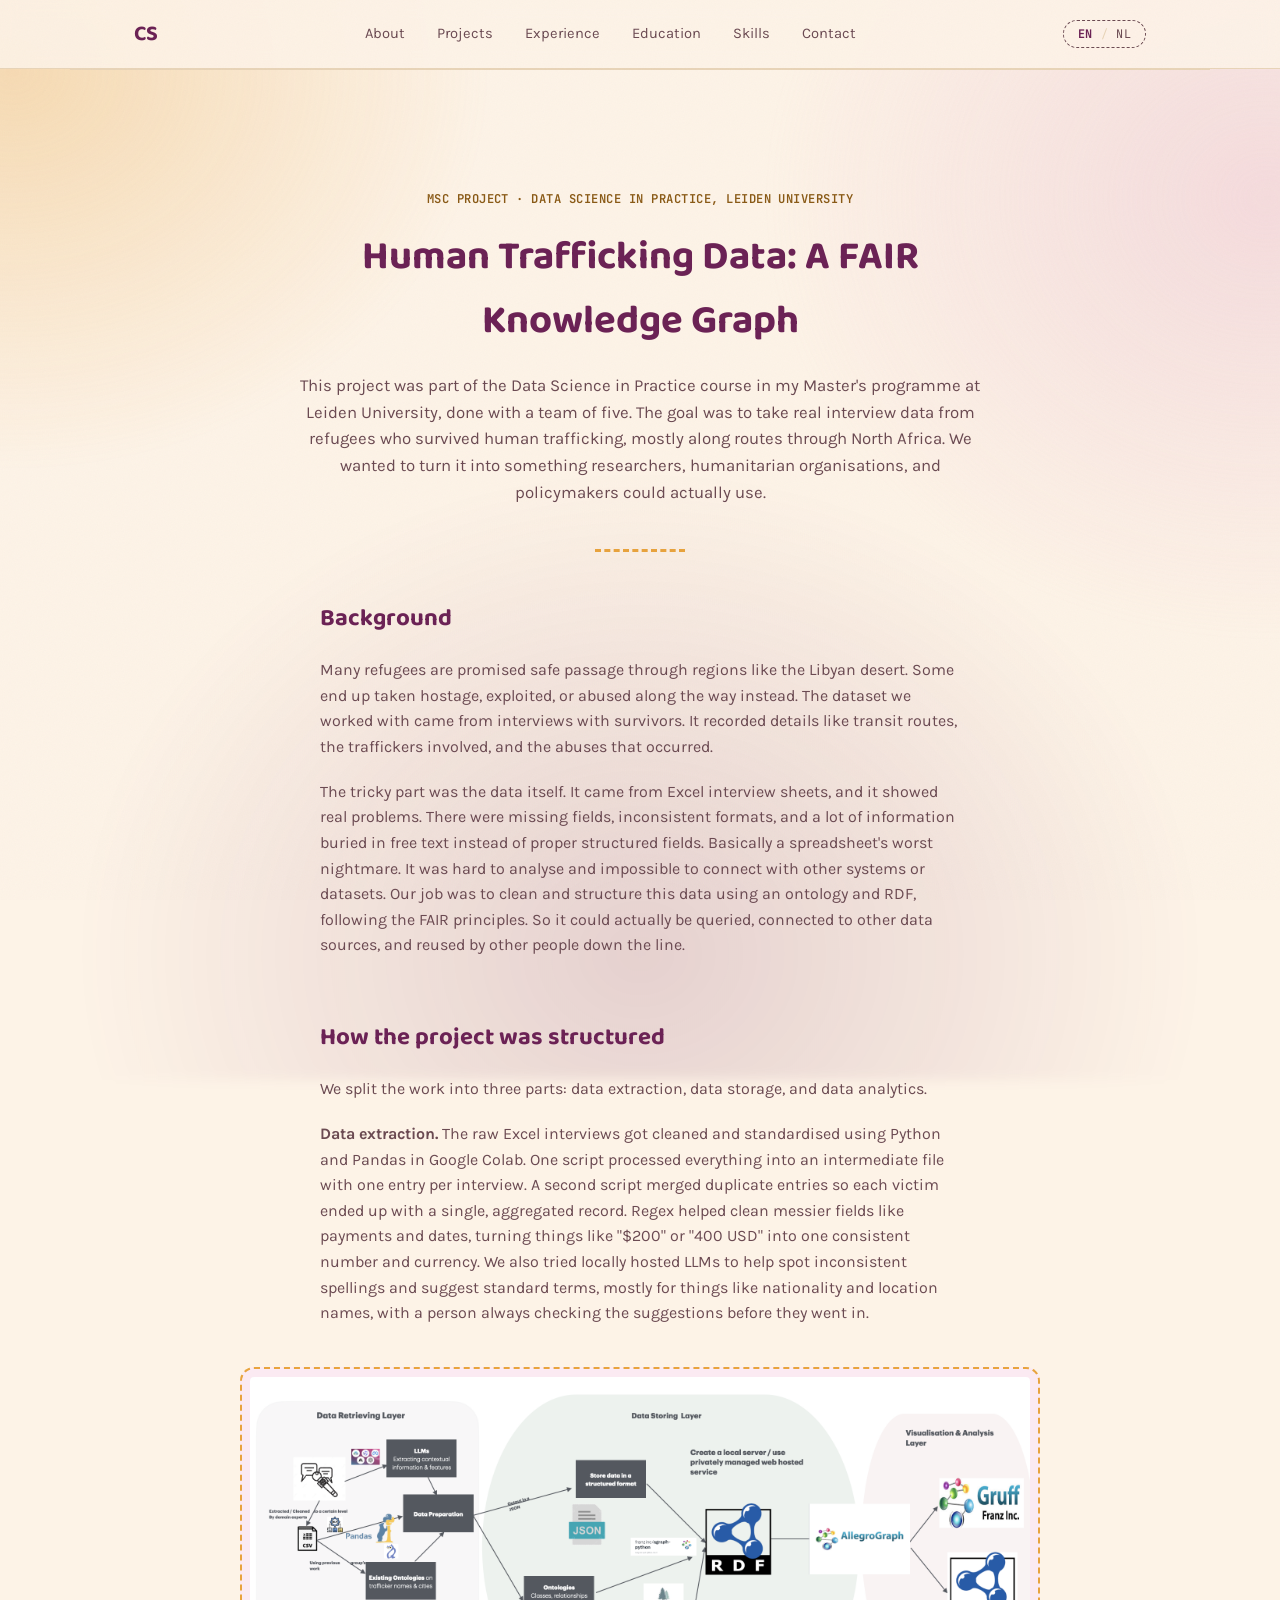
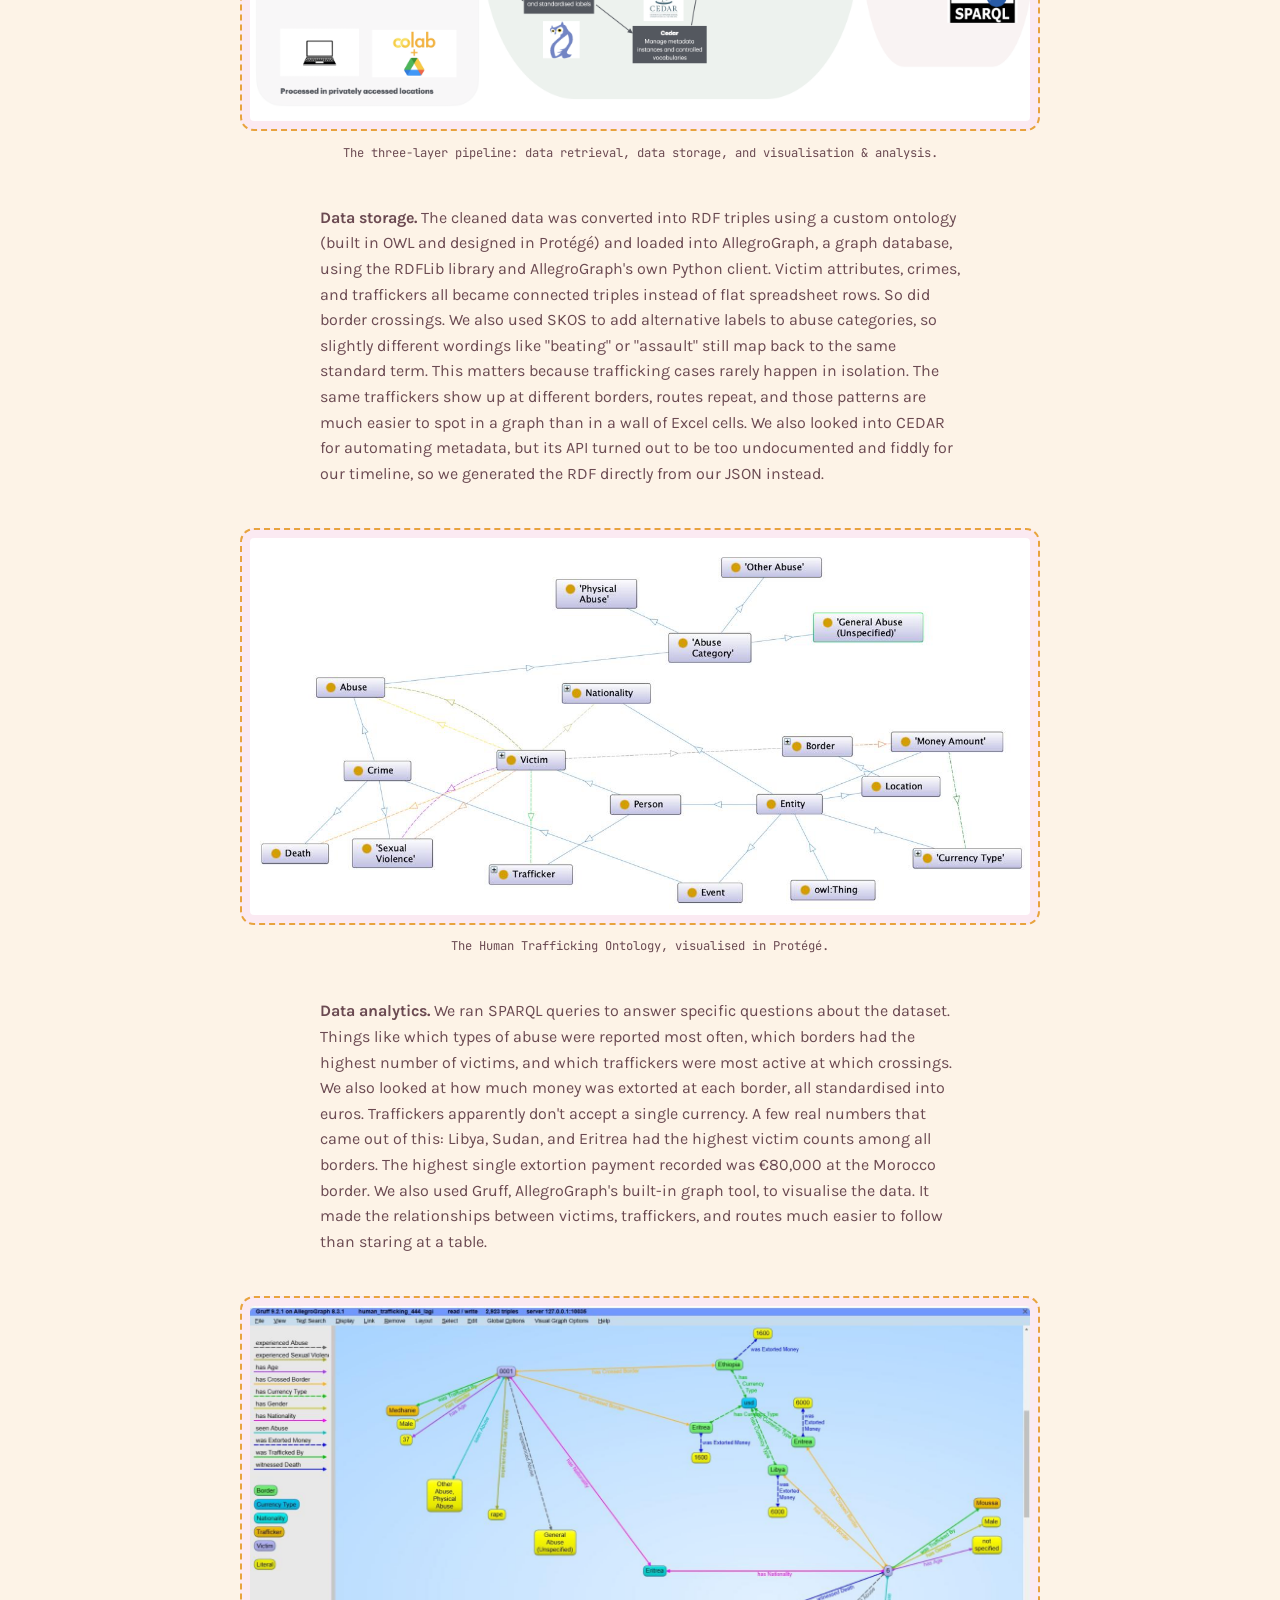
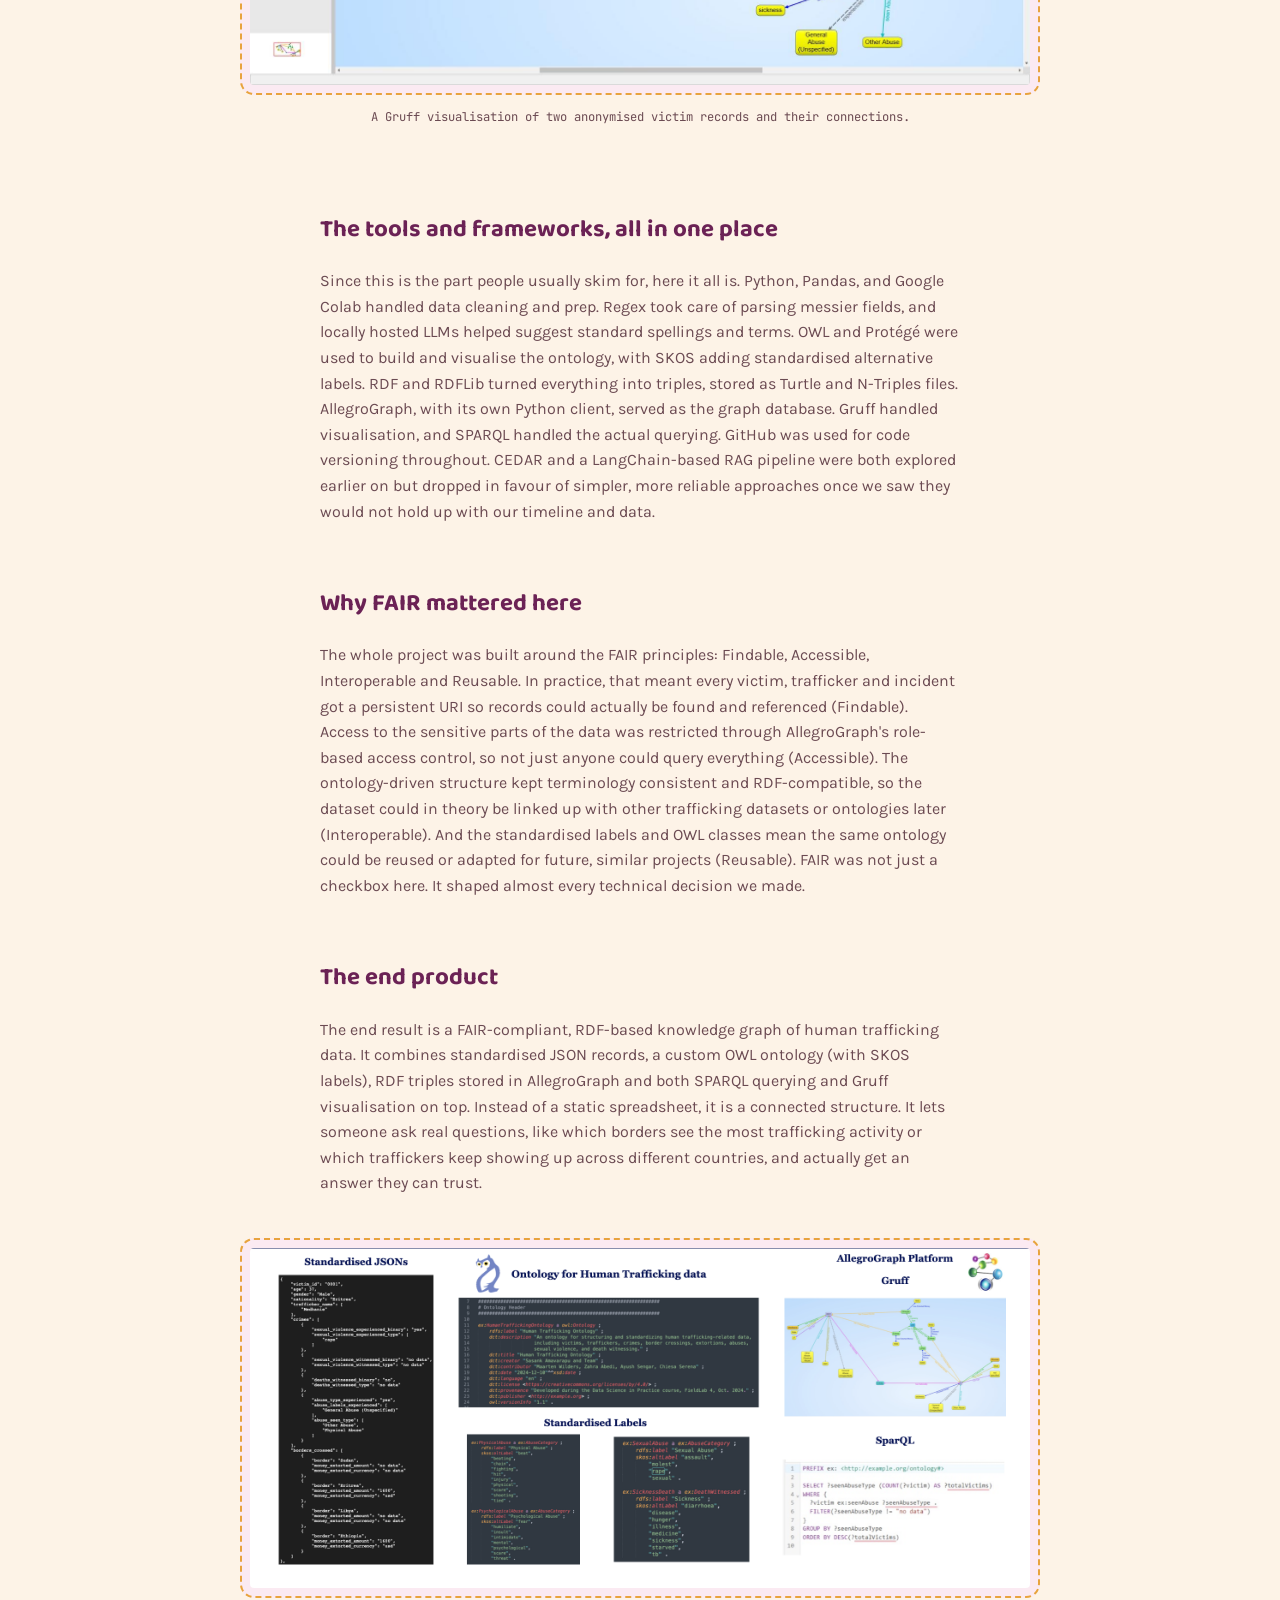
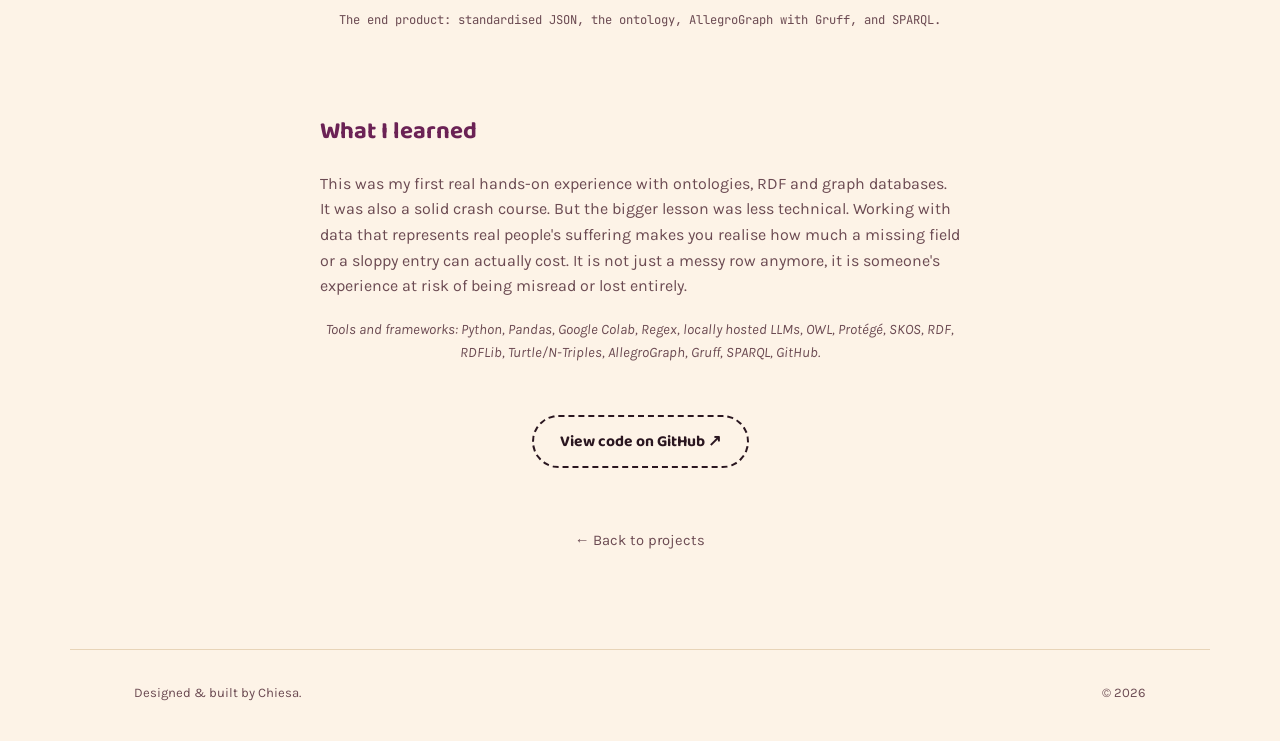
==== commit bcb16490: "Add files via upload" ====
--- a/dsip.html
+++ b/dsip.html
@@ -25,8 +25,9 @@
 
     <nav class="site-nav" aria-label="Primary">
       <a href="index.html#about" data-i18n="nav.about">About</a>
+      <a href="index.html#projects" data-i18n="nav.projects">Projects</a>
       <a href="index.html#experience" data-i18n="nav.experience">Experience</a>
-      <a href="index.html#projects" data-i18n="nav.projects">Projects</a>
+      <a href="index.html#education" data-i18n="nav.education">Education</a>
       <a href="index.html#skills" data-i18n="nav.skills">Skills</a>
       <a href="index.html#contact" data-i18n="nav.contact">Contact</a>
     </nav>
@@ -44,8 +45,9 @@
 
   <div class="mobile-nav" id="mobileNav">
     <a href="index.html#about" data-i18n="nav.about">About</a>
+    <a href="index.html#projects" data-i18n="nav.projects">Projects</a>
     <a href="index.html#experience" data-i18n="nav.experience">Experience</a>
-    <a href="index.html#projects" data-i18n="nav.projects">Projects</a>
+    <a href="index.html#education" data-i18n="nav.education">Education</a>
     <a href="index.html#skills" data-i18n="nav.skills">Skills</a>
     <a href="index.html#contact" data-i18n="nav.contact">Contact</a>
   </div>
--- a/assets/style.css
+++ b/assets/style.css
@@ -792,6 +792,7 @@
   display: flex;
   align-items: center;
   justify-content: center;
+  overflow: hidden;
   transition: background 0.25s ease, border-color 0.25s ease;
 }
 
@@ -803,6 +804,13 @@
 .project-visual-icon {
   font-size: 3rem;
   filter: grayscale(10%);
+}
+
+.project-visual img {
+  width: 100%;
+  height: 100%;
+  object-fit: cover;
+  border-radius: 14px;
 }
 
 .project-eyebrow {
@@ -818,7 +826,7 @@
   color: var(--rule);
   margin: 0 2px;
 }
-.project-eyebrow span:last-child {
+.project-eyebrow span:last-child:not(:only-child) {
   color: var(--ink-soft);
   font-weight: 400;
   font-style: italic;
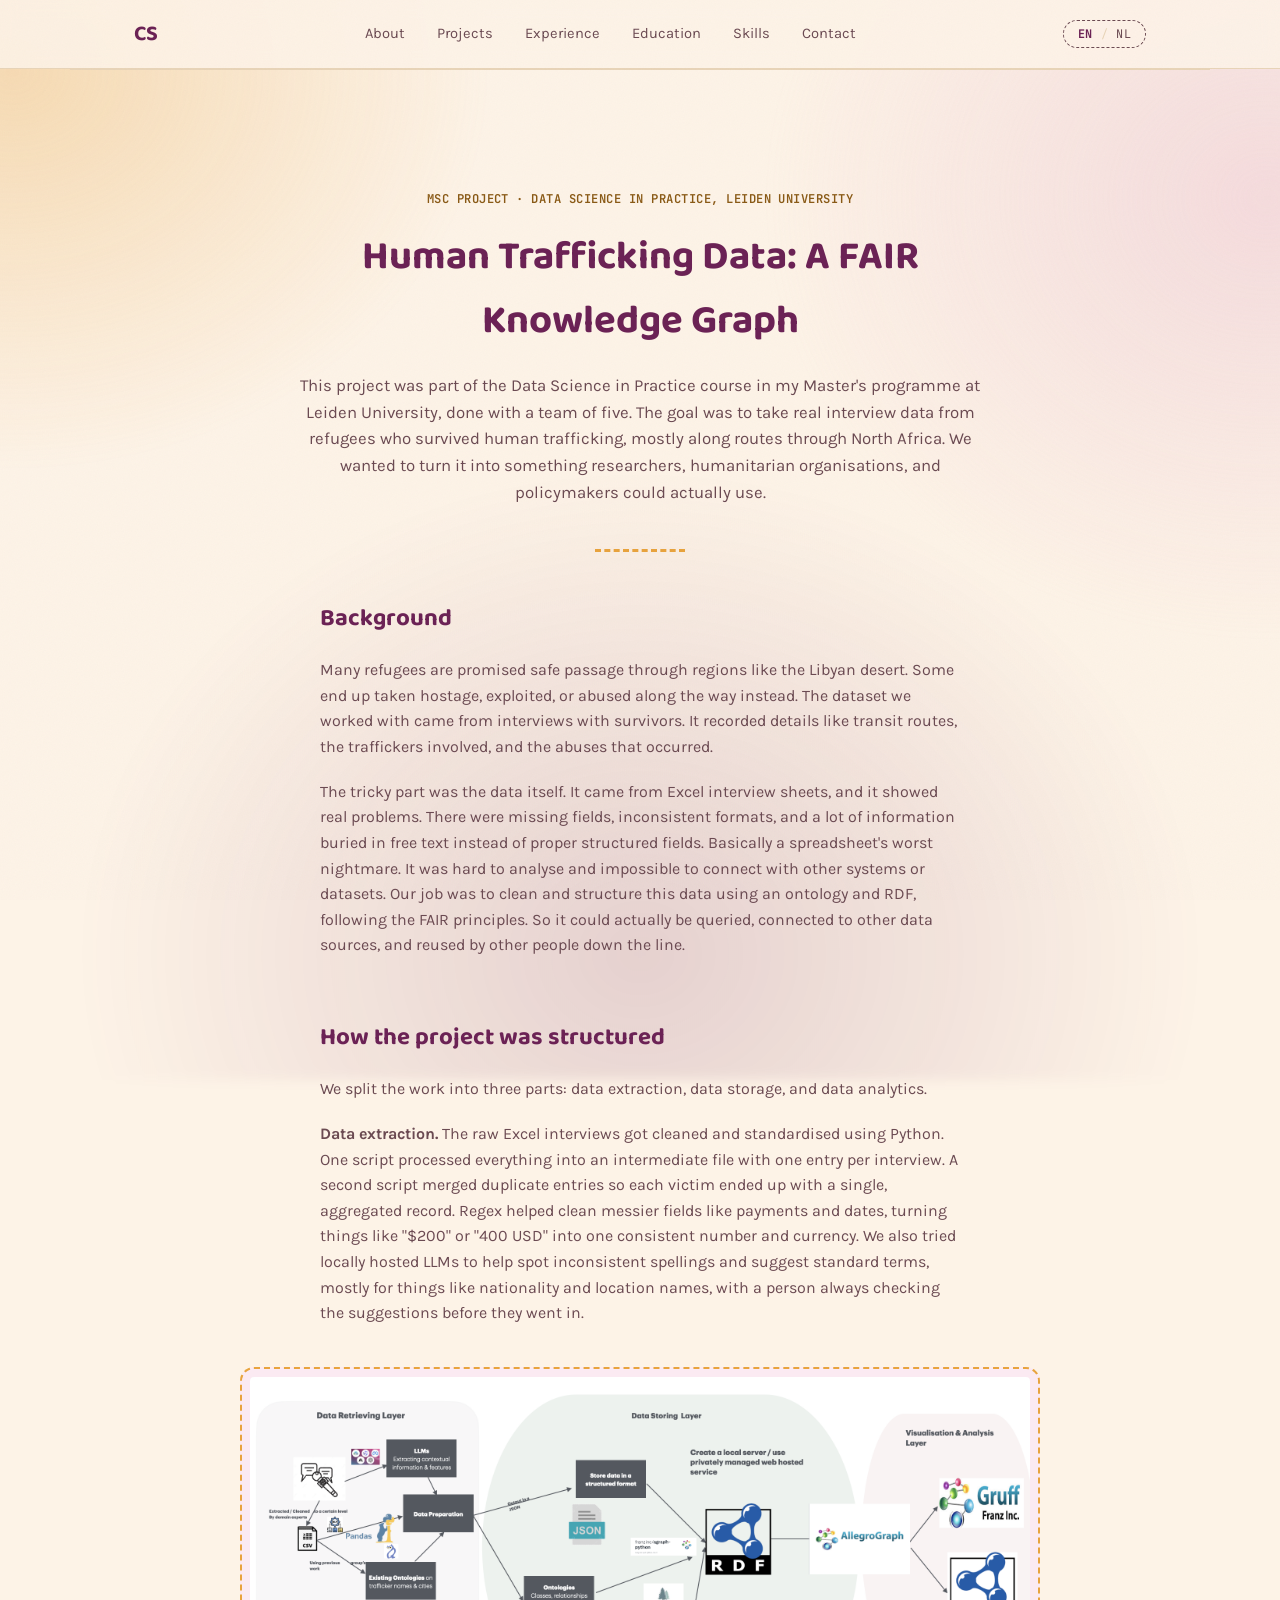
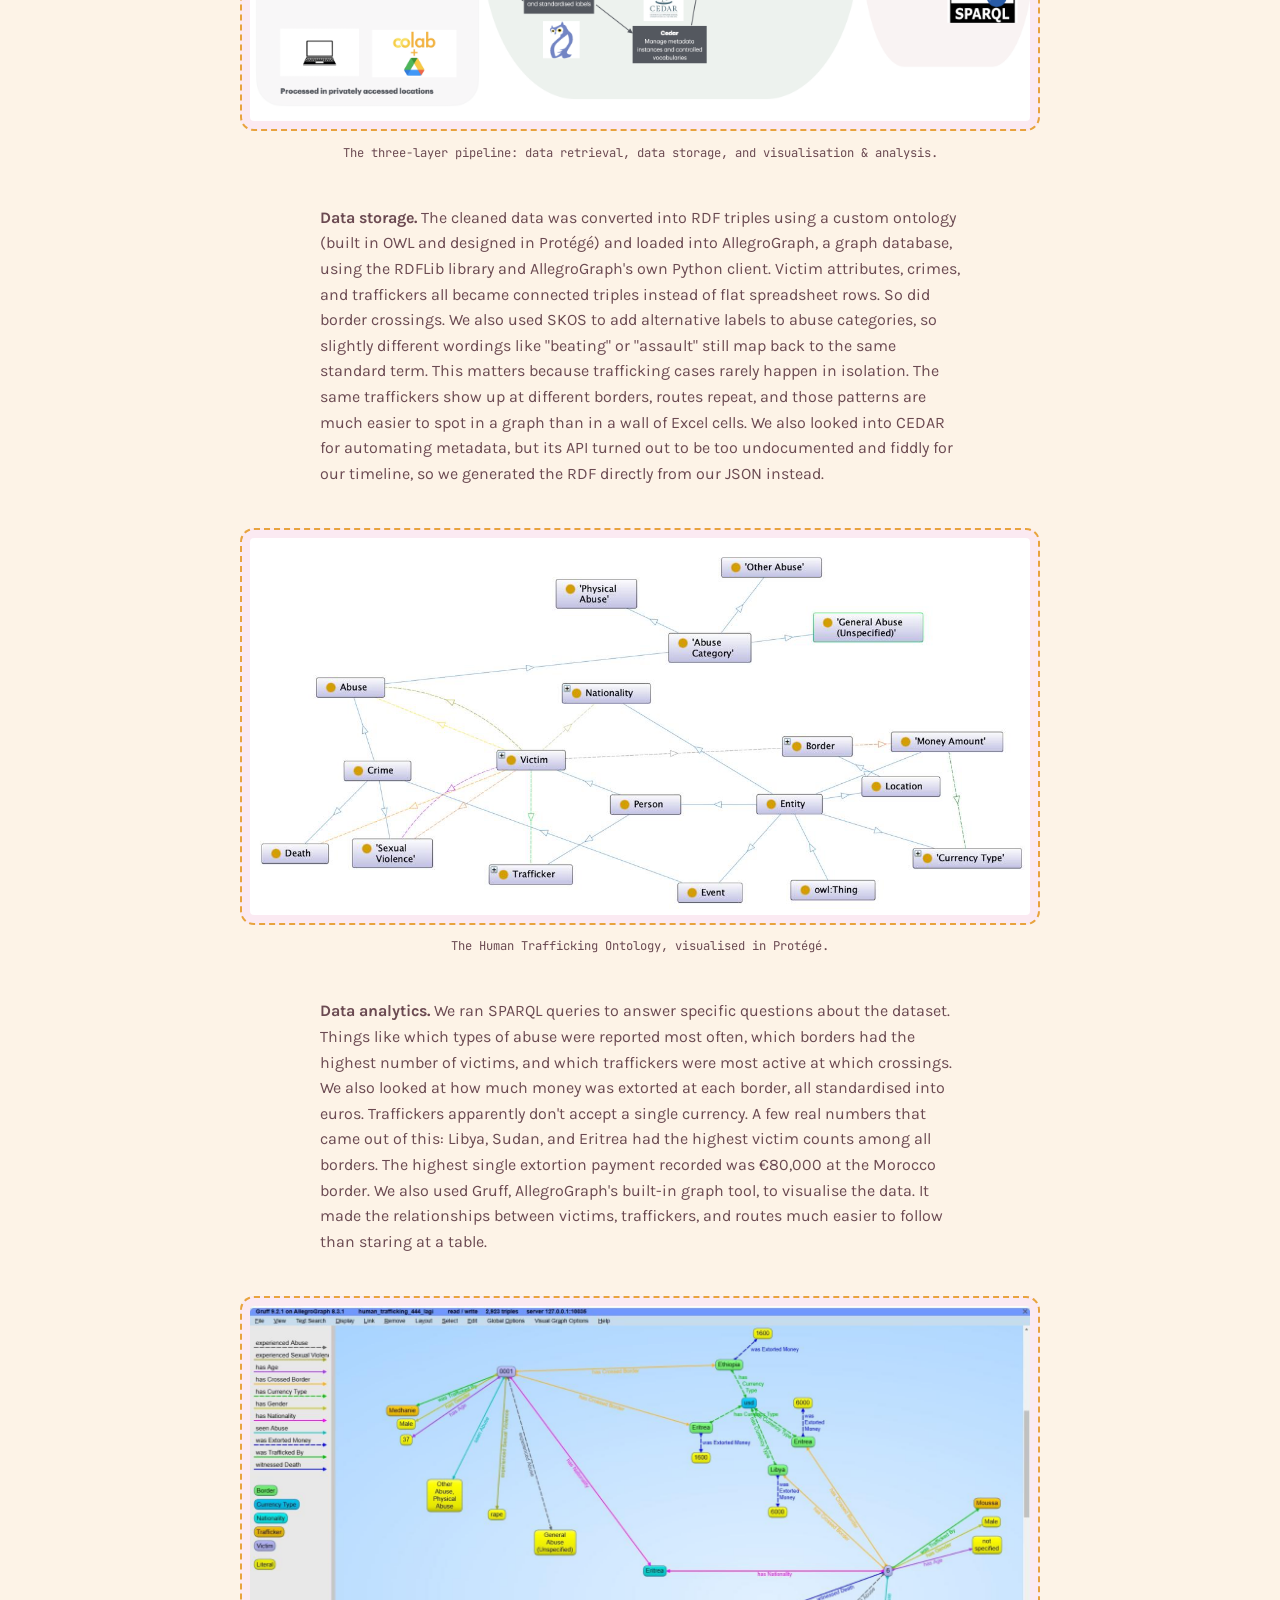
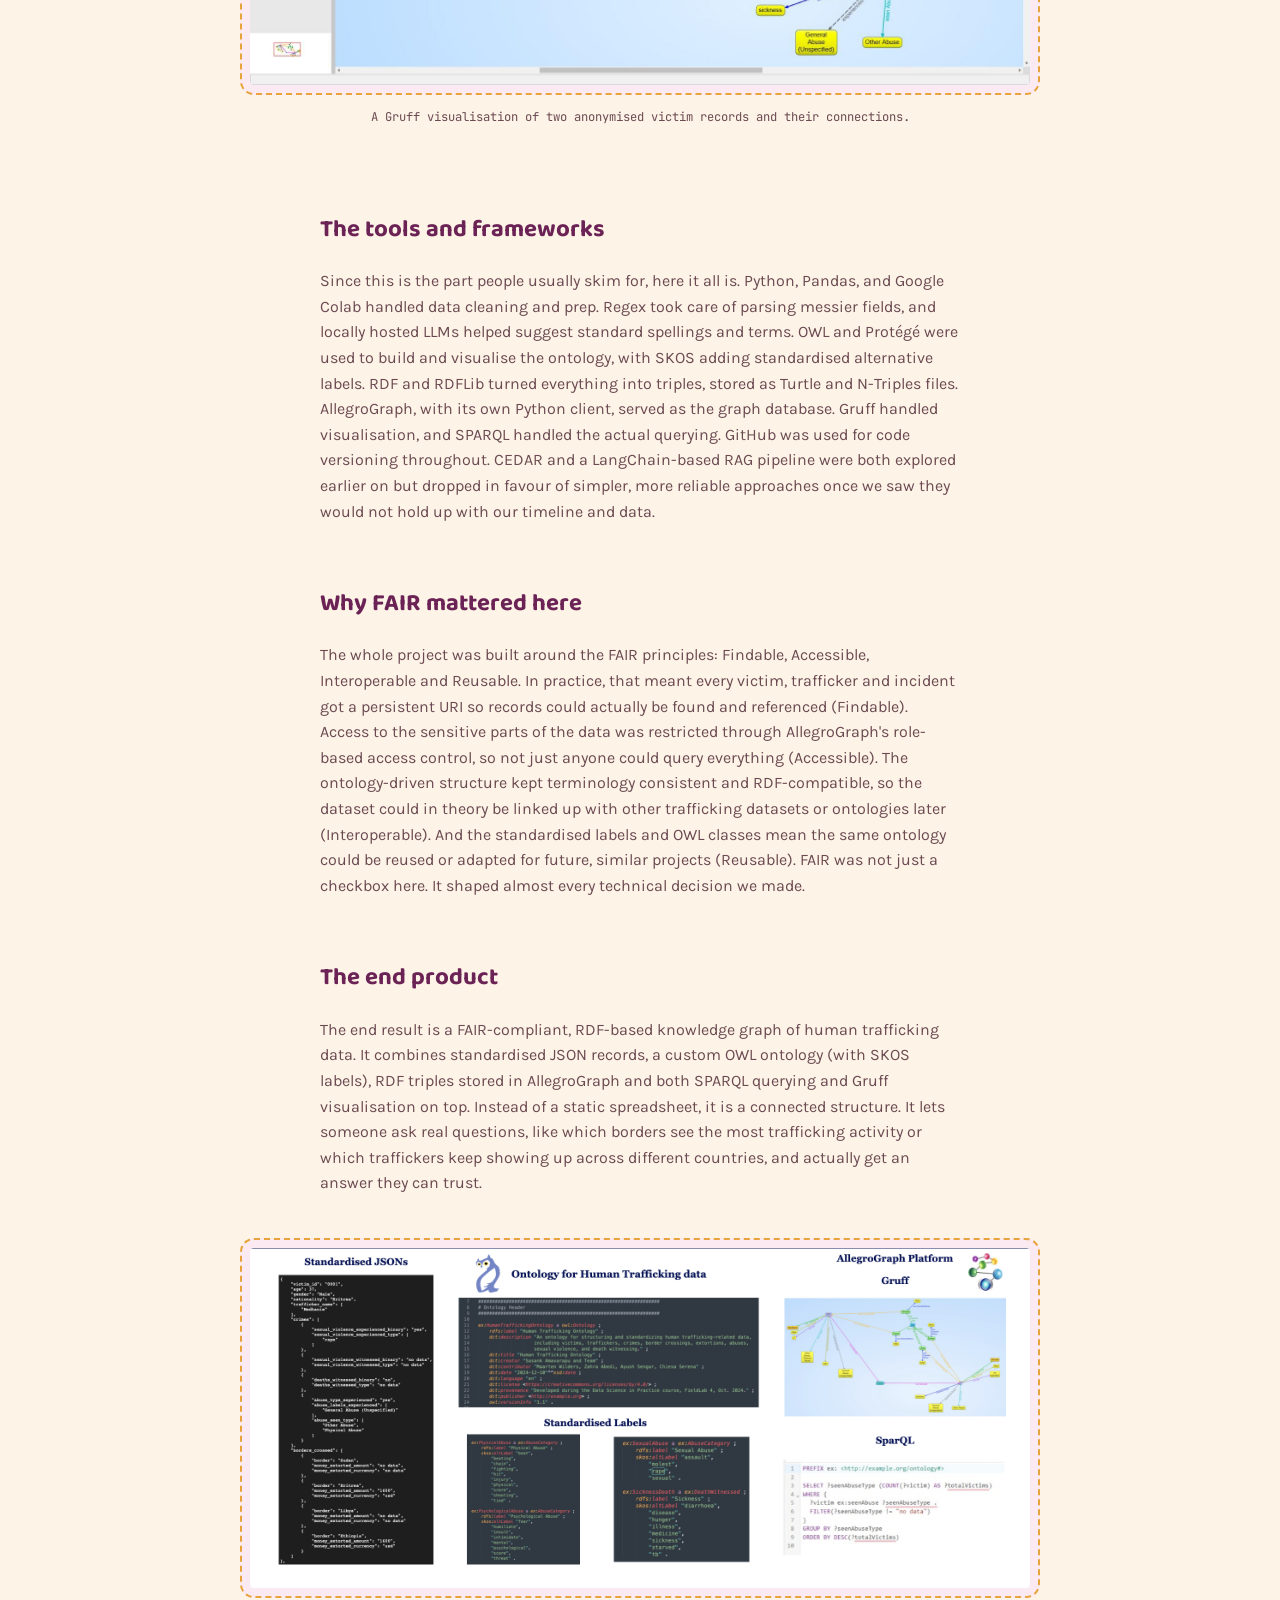
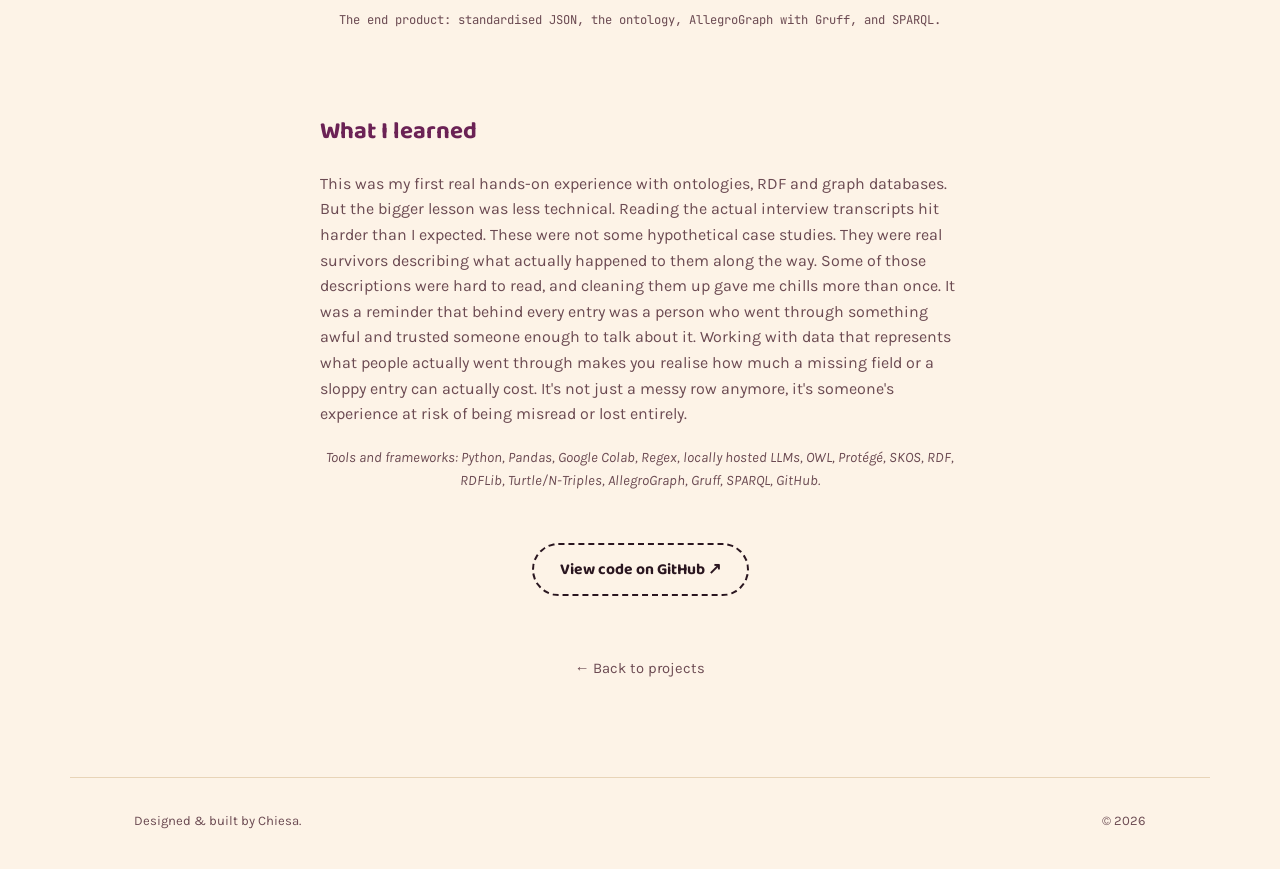
==== commit b59f5f6b: "Add files via upload" ====
--- a/dsip.html
+++ b/dsip.html
@@ -74,7 +74,7 @@
 
       <h2>How the project was structured</h2>
       <p>We split the work into three parts: data extraction, data storage, and data analytics.</p>
-      <p><strong>Data extraction.</strong> The raw Excel interviews got cleaned and standardised using Python and Pandas in Google Colab. One script processed everything into an intermediate file with one entry per interview. A second script merged duplicate entries so each victim ended up with a single, aggregated record. Regex helped clean messier fields like payments and dates, turning things like "$200" or "400 USD" into one consistent number and currency. We also tried locally hosted LLMs to help spot inconsistent spellings and suggest standard terms, mostly for things like nationality and location names, with a person always checking the suggestions before they went in.</p>
+      <p><strong>Data extraction.</strong> The raw Excel interviews got cleaned and standardised using Python. One script processed everything into an intermediate file with one entry per interview. A second script merged duplicate entries so each victim ended up with a single, aggregated record. Regex helped clean messier fields like payments and dates, turning things like "$200" or "400 USD" into one consistent number and currency. We also tried locally hosted LLMs to help spot inconsistent spellings and suggest standard terms, mostly for things like nationality and location names, with a person always checking the suggestions before they went in.</p>
 
       <figure class="case-figure">
         <img src="assets/img/dsip/technical-pipeline.png" alt="Diagram of the three-layer technical pipeline: data retrieving layer, data storing layer, and visualisation and analysis layer" loading="lazy">
@@ -95,7 +95,7 @@
         <figcaption>A Gruff visualisation of two anonymised victim records and their connections.</figcaption>
       </figure>
 
-      <h2>The tools and frameworks, all in one place</h2>
+      <h2>The tools and frameworks</h2>
       <p>Since this is the part people usually skim for, here it all is. Python, Pandas, and Google Colab handled data cleaning and prep. Regex took care of parsing messier fields, and locally hosted LLMs helped suggest standard spellings and terms. OWL and Protégé were used to build and visualise the ontology, with SKOS adding standardised alternative labels. RDF and RDFLib turned everything into triples, stored as Turtle and N-Triples files. AllegroGraph, with its own Python client, served as the graph database. Gruff handled visualisation, and SPARQL handled the actual querying. GitHub was used for code versioning throughout. CEDAR and a LangChain-based RAG pipeline were both explored earlier on but dropped in favour of simpler, more reliable approaches once we saw they would not hold up with our timeline and data.</p>
 
       <h2>Why FAIR mattered here</h2>
@@ -110,7 +110,7 @@
       </figure>
 
       <h2>What I learned</h2>
-      <p>This was my first real hands-on experience with ontologies, RDF and graph databases. It was also a solid crash course. But the bigger lesson was less technical. Working with data that represents real people's suffering makes you realise how much a missing field or a sloppy entry can actually cost. It is not just a messy row anymore, it is someone's experience at risk of being misread or lost entirely.</p>
+      <p>This was my first real hands-on experience with ontologies, RDF and graph databases. But the bigger lesson was less technical. Reading the actual interview transcripts hit harder than I expected. These were not some hypothetical case studies. They were real survivors describing what actually happened to them along the way. Some of those descriptions were hard to read, and cleaning them up gave me chills more than once. It was a reminder that behind every entry was a person who went through something awful and trusted someone enough to talk about it. Working with data that represents what people actually went through makes you realise how much a missing field or a sloppy entry can actually cost. It's not just a messy row anymore, it's someone's experience at risk of being misread or lost entirely.</p>
 
       <p class="case-tools"><em>Tools and frameworks: Python, Pandas, Google Colab, Regex, locally hosted LLMs, OWL, Protégé, SKOS, RDF, RDFLib, Turtle/N-Triples, AllegroGraph, Gruff, SPARQL, GitHub.</em></p>
 
--- a/assets/style.css
+++ b/assets/style.css
@@ -813,6 +813,13 @@
   border-radius: 14px;
 }
 
+.project-visual-photo {
+  aspect-ratio: 1401 / 642;
+}
+.project-visual-photo img {
+  object-fit: contain;
+}
+
 .project-eyebrow {
   margin: 0 0 0.5rem;
   font-family: var(--mono);
@@ -852,6 +859,10 @@
   .project-visual {
     max-width: 140px;
     aspect-ratio: 1 / 1;
+  }
+  .project-visual-photo {
+    max-width: 100%;
+    aspect-ratio: 1401 / 642;
   }
 }
 
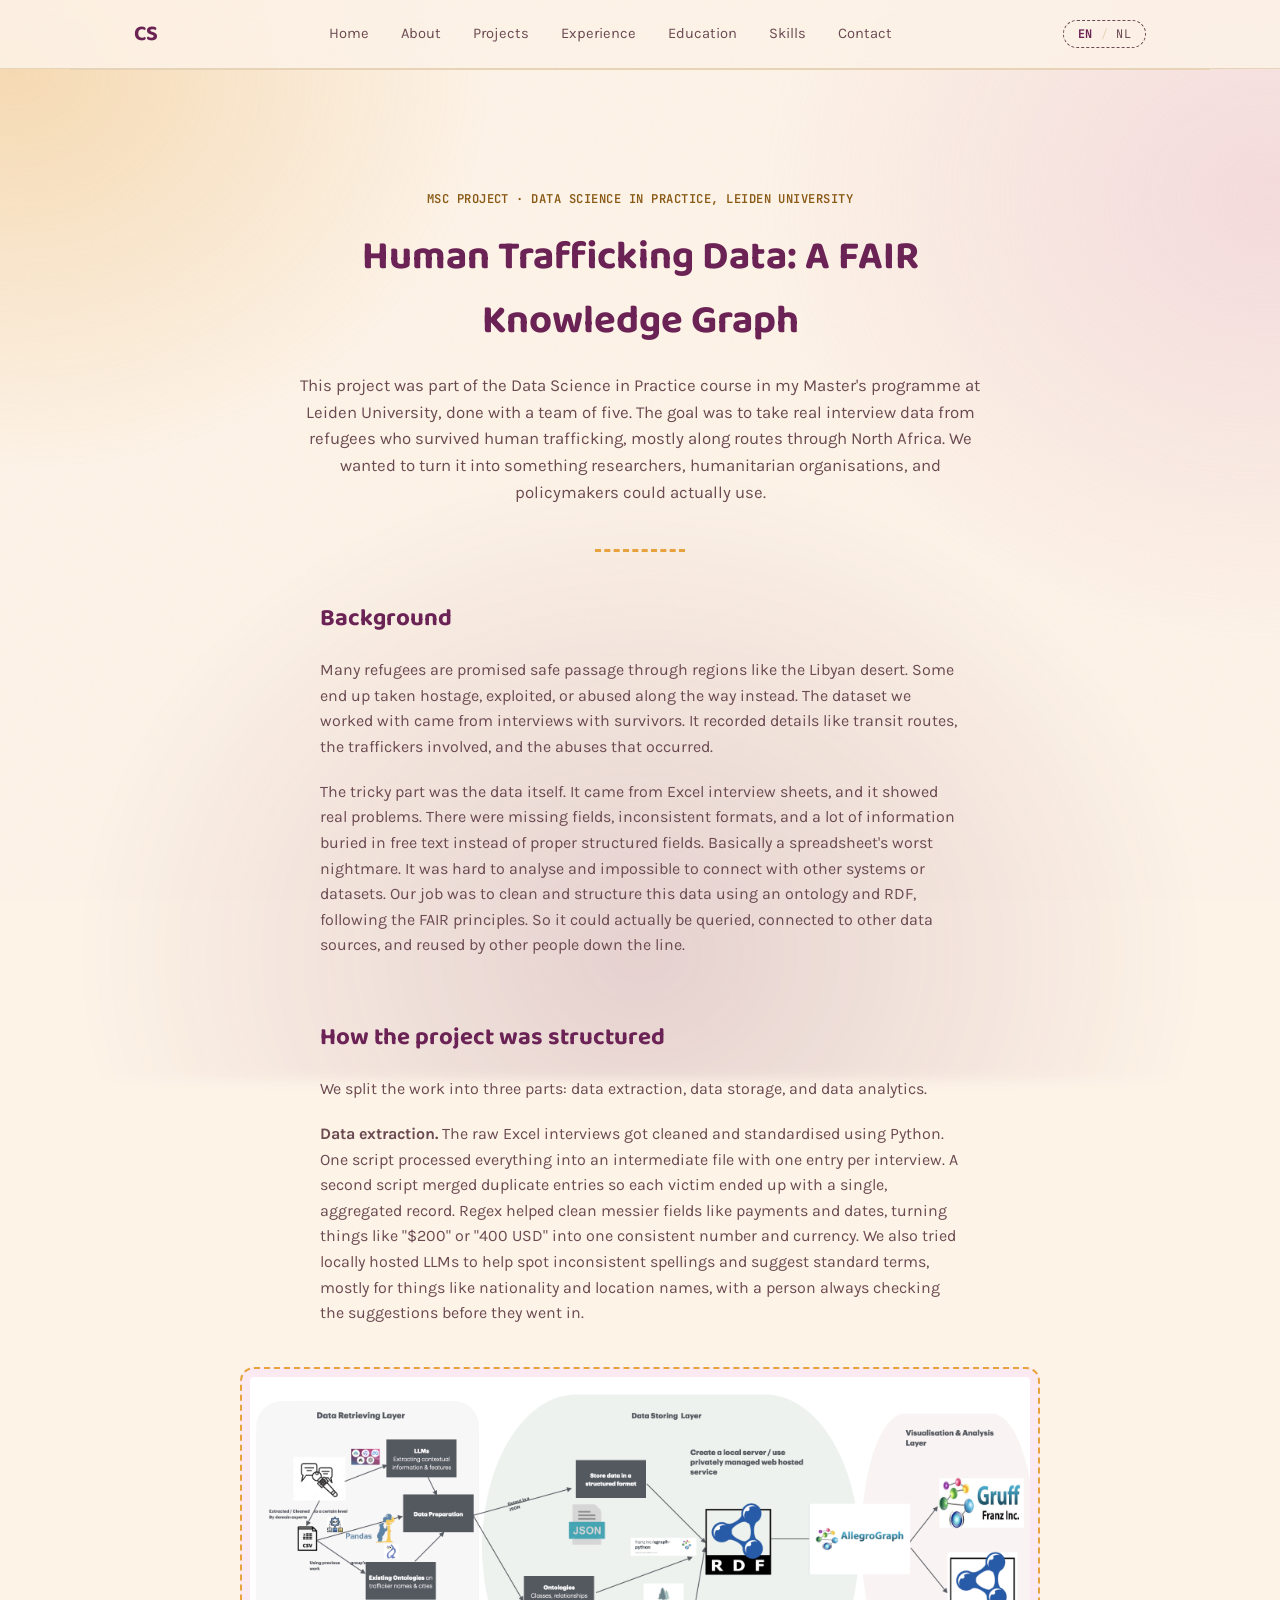
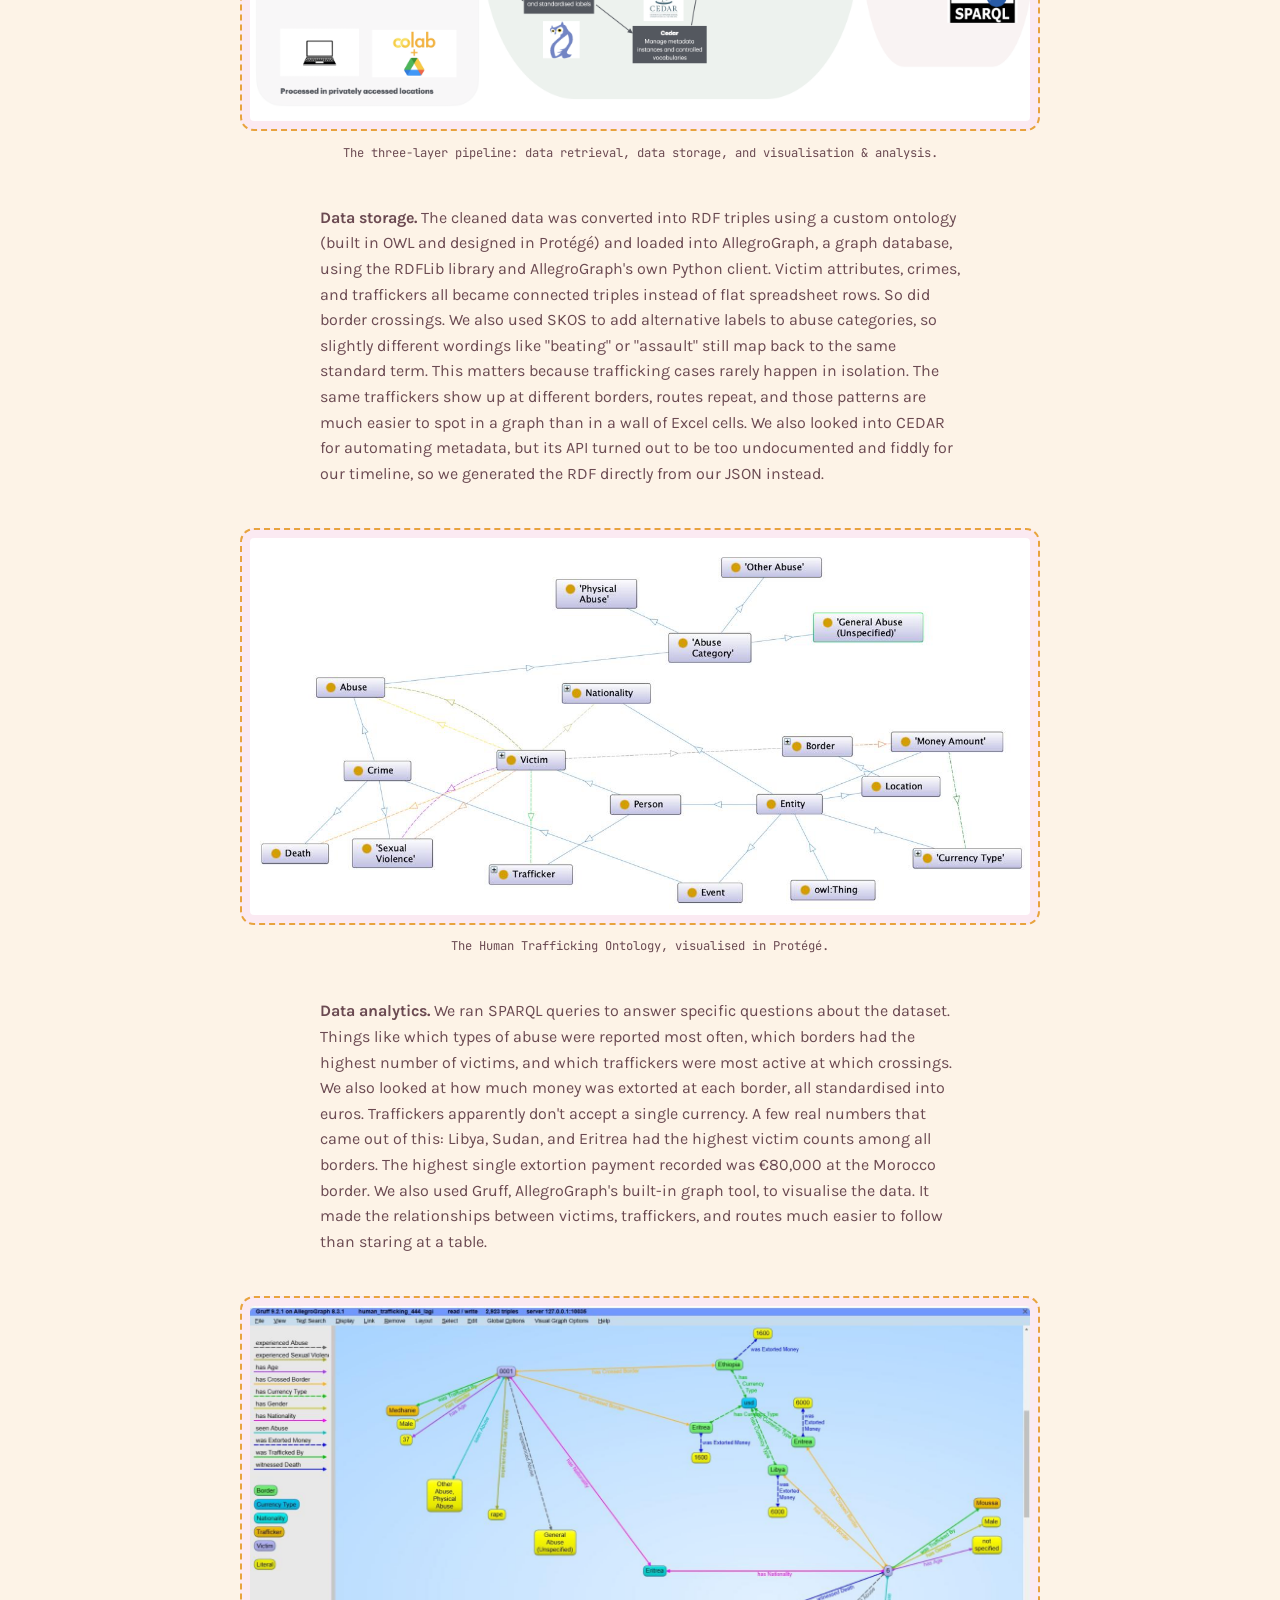
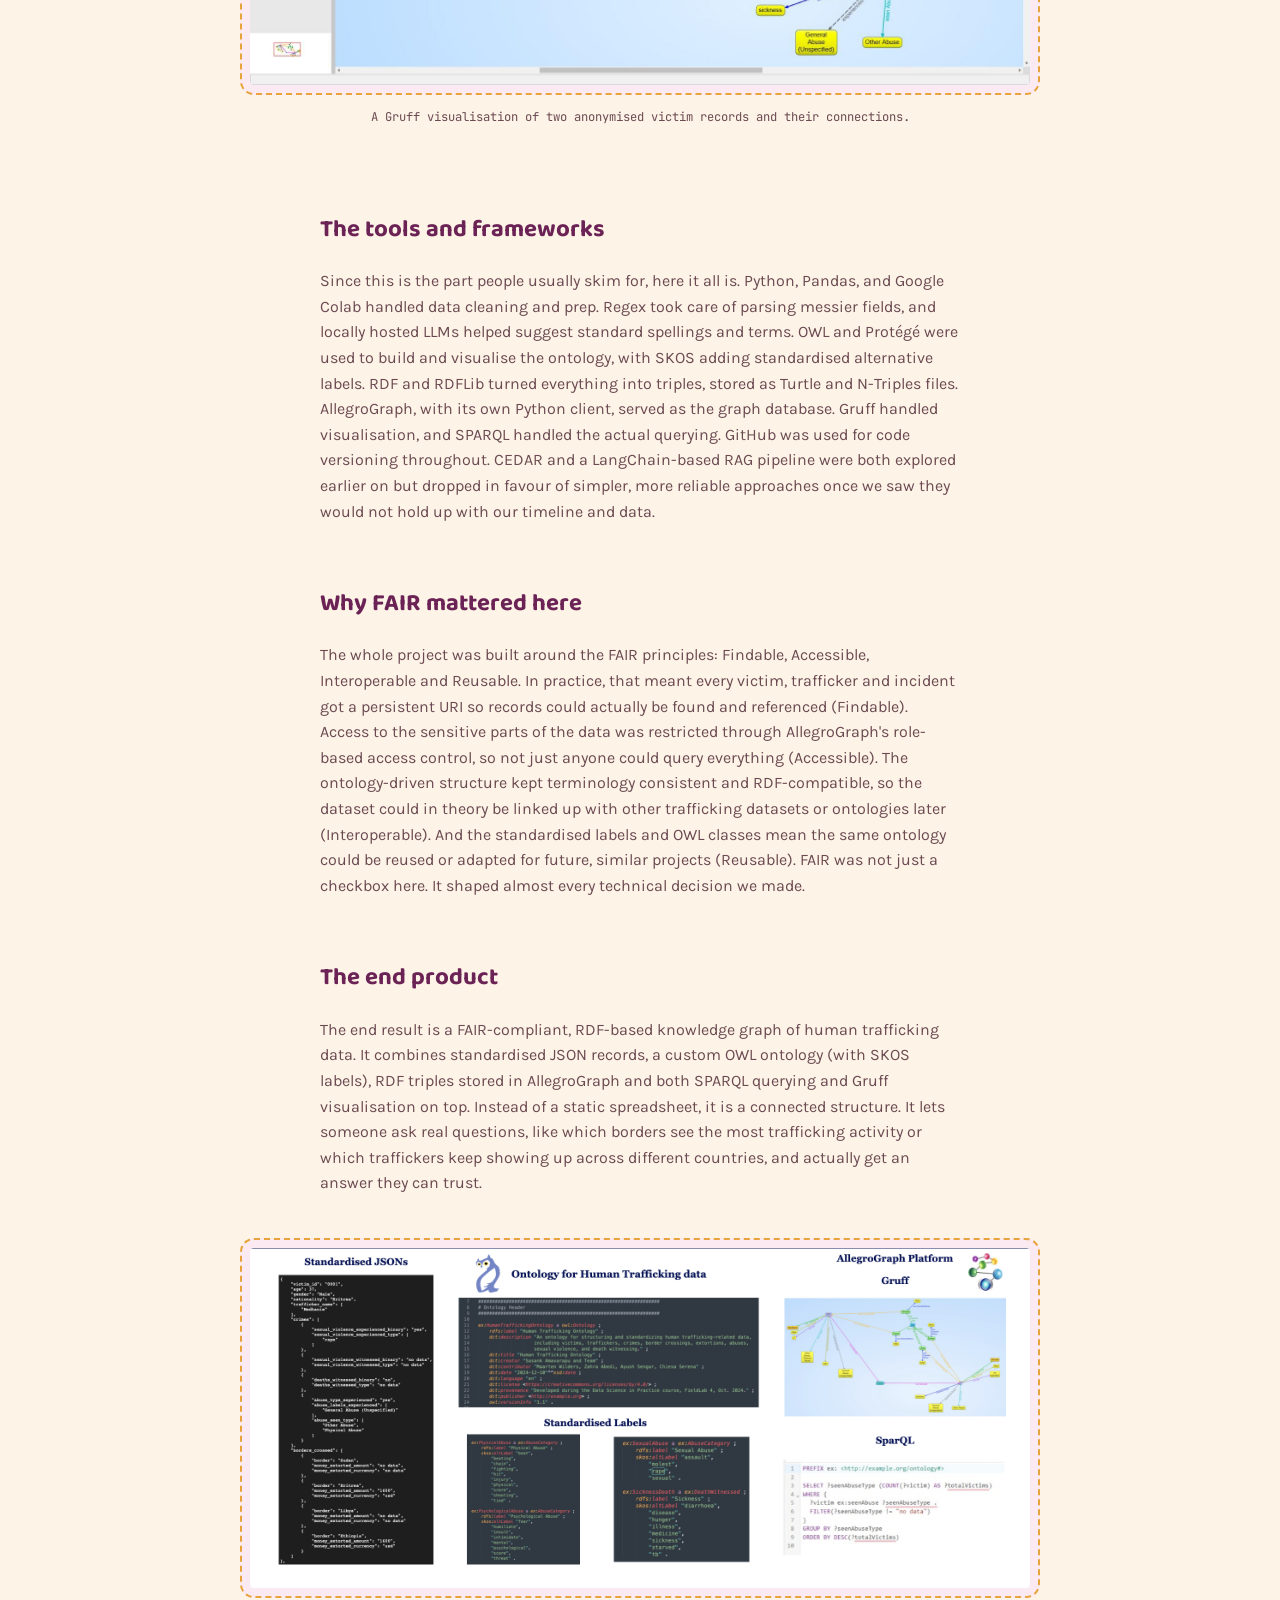
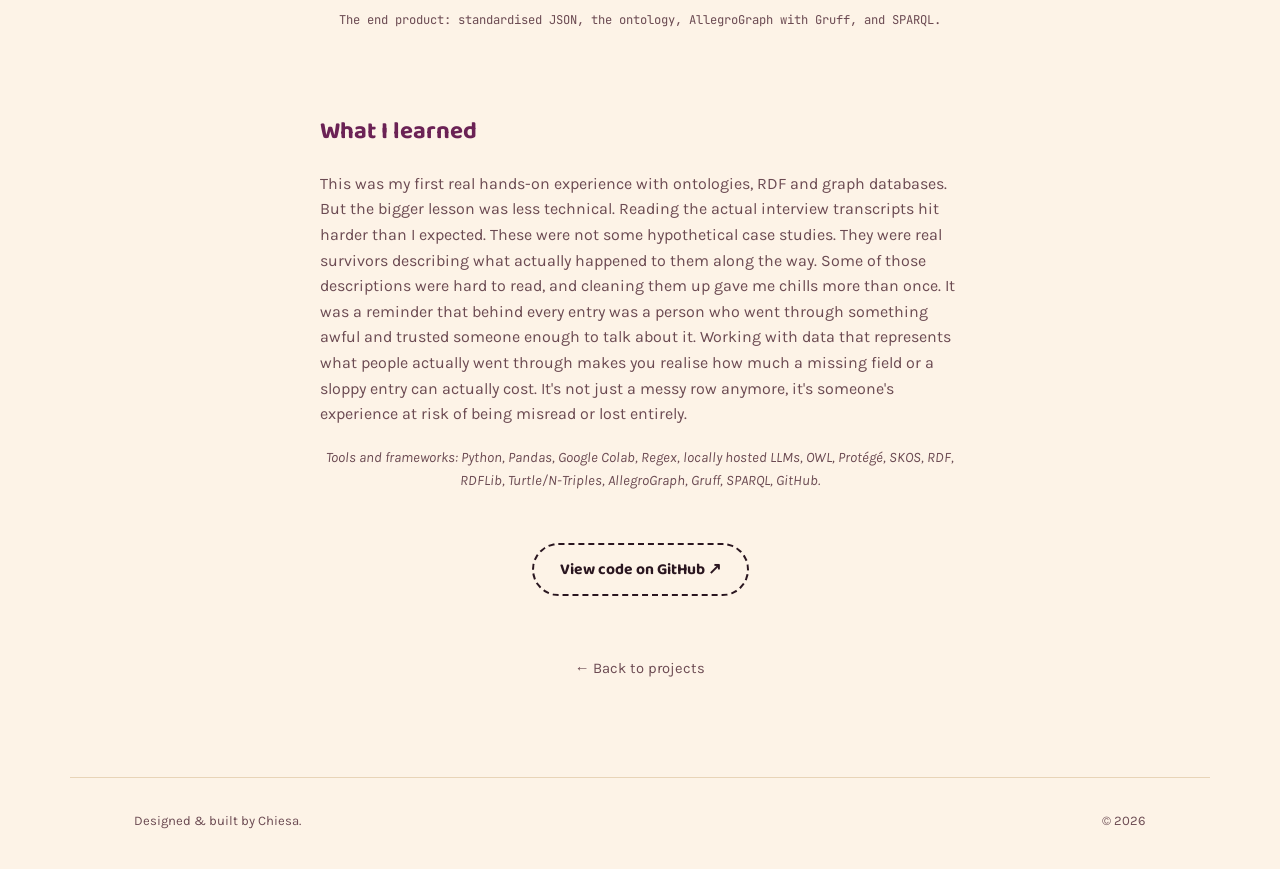
==== commit 4048929f: "Add files via upload" ====
--- a/dsip.html
+++ b/dsip.html
@@ -24,6 +24,7 @@
     <a href="index.html#top" class="logotype">CS</a>
 
     <nav class="site-nav" aria-label="Primary">
+      <a href="https://aseihcs.github.io/" data-i18n="nav.home">Home</a>
       <a href="index.html#about" data-i18n="nav.about">About</a>
       <a href="index.html#projects" data-i18n="nav.projects">Projects</a>
       <a href="index.html#experience" data-i18n="nav.experience">Experience</a>
@@ -44,6 +45,7 @@
   </div>
 
   <div class="mobile-nav" id="mobileNav">
+    <a href="https://aseihcs.github.io/" data-i18n="nav.home">Home</a>
     <a href="index.html#about" data-i18n="nav.about">About</a>
     <a href="index.html#projects" data-i18n="nav.projects">Projects</a>
     <a href="index.html#experience" data-i18n="nav.experience">Experience</a>
